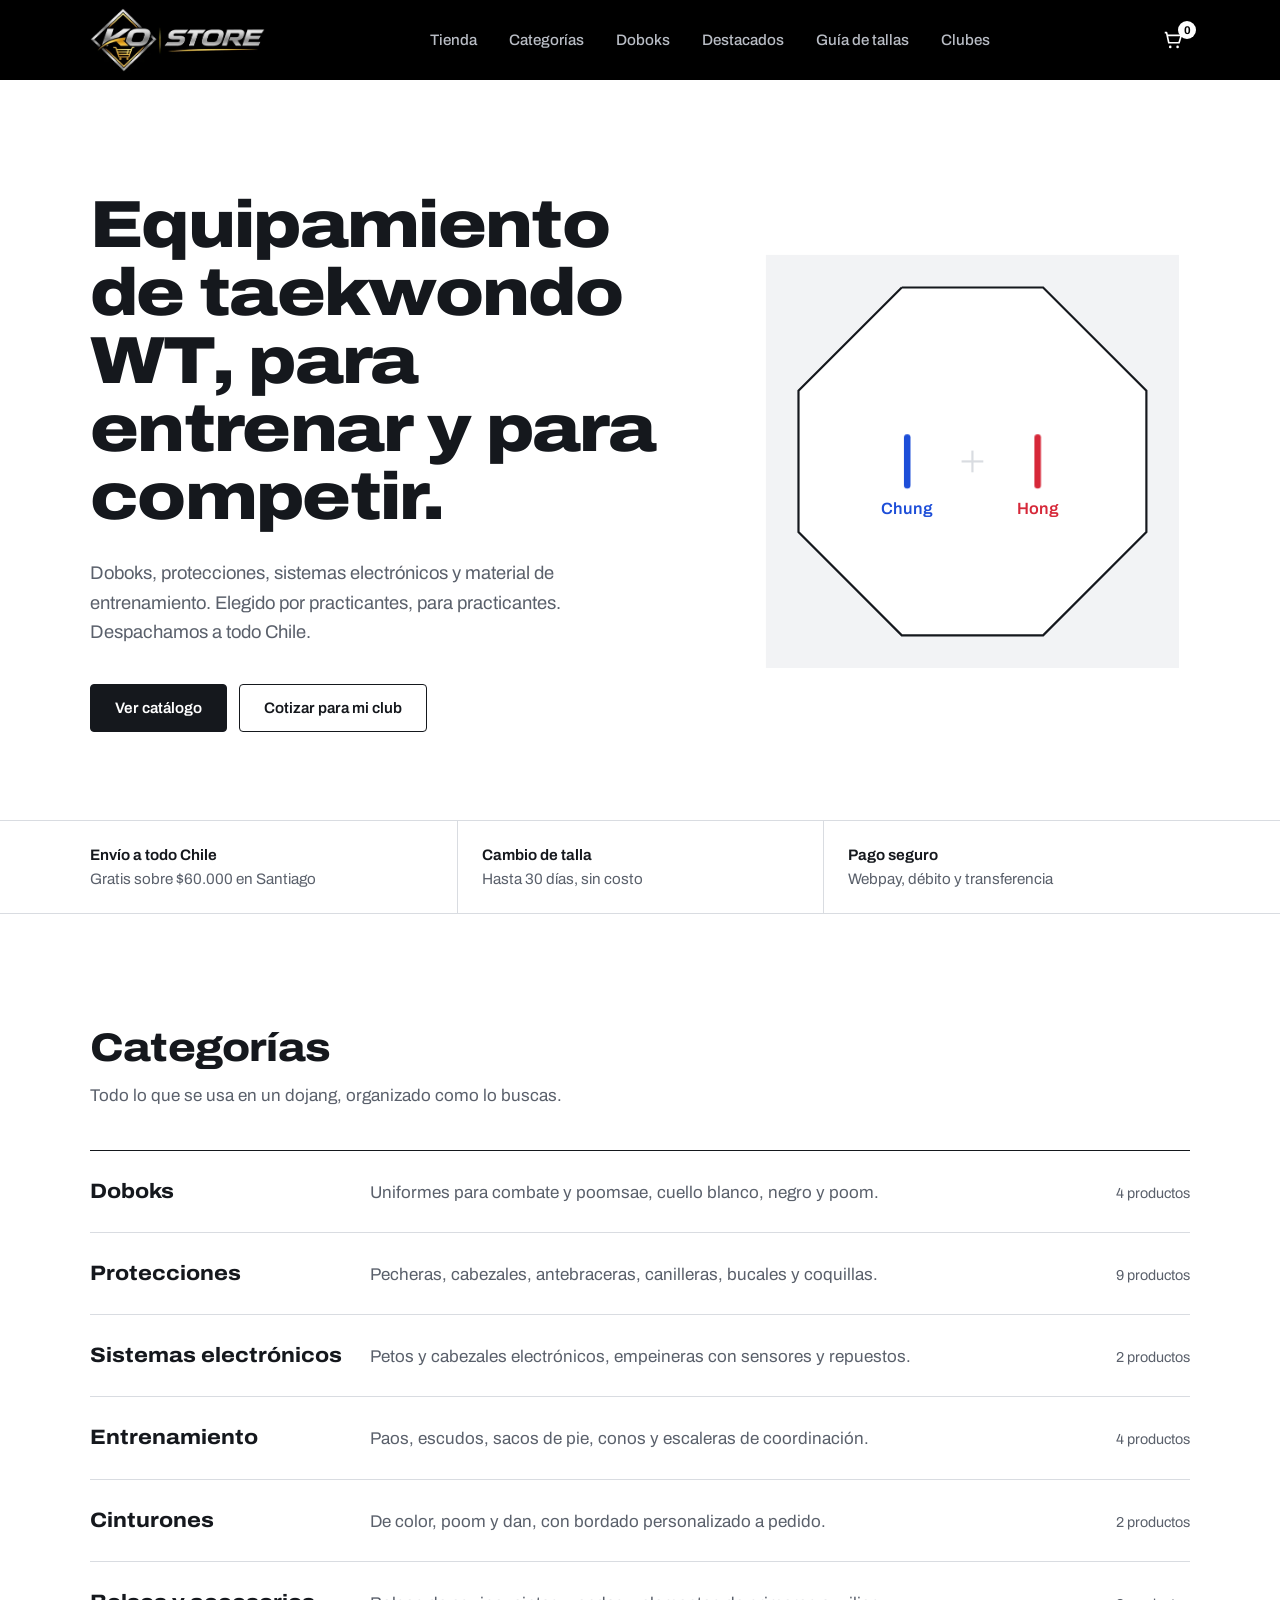
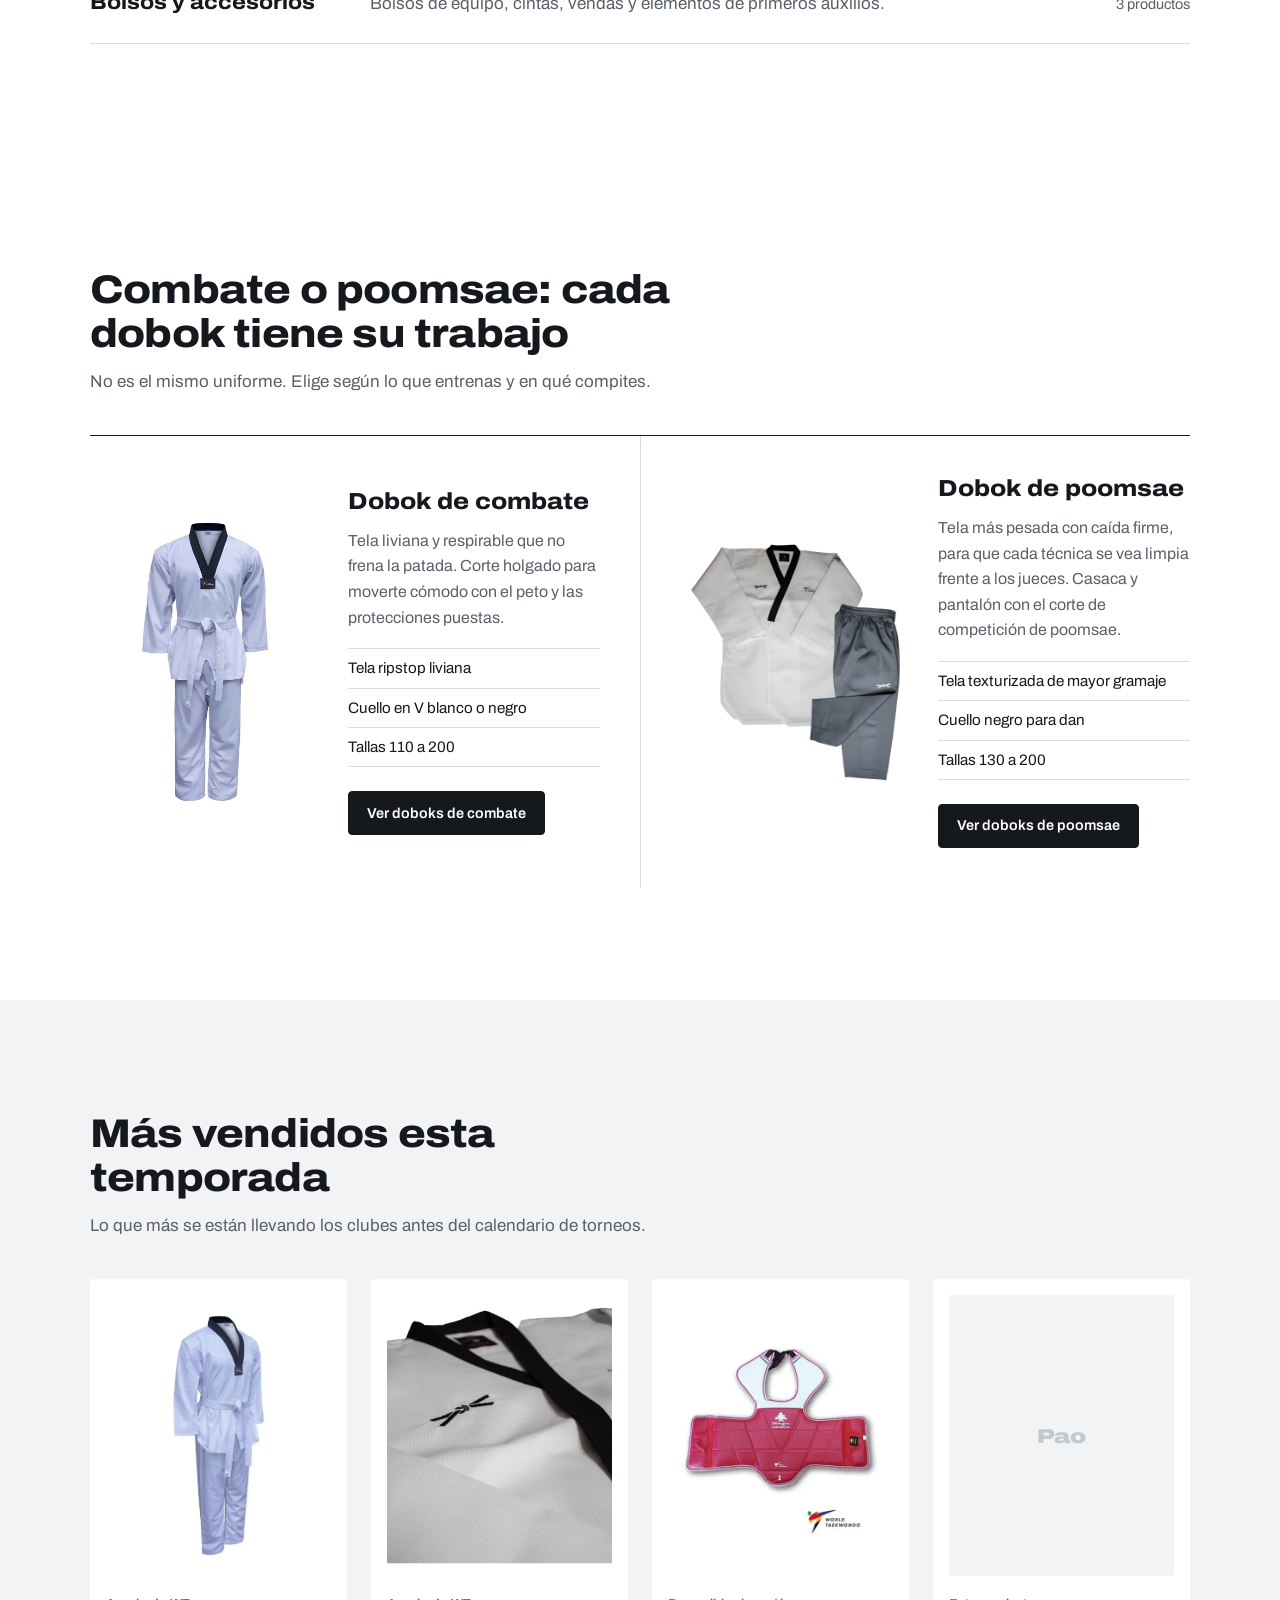
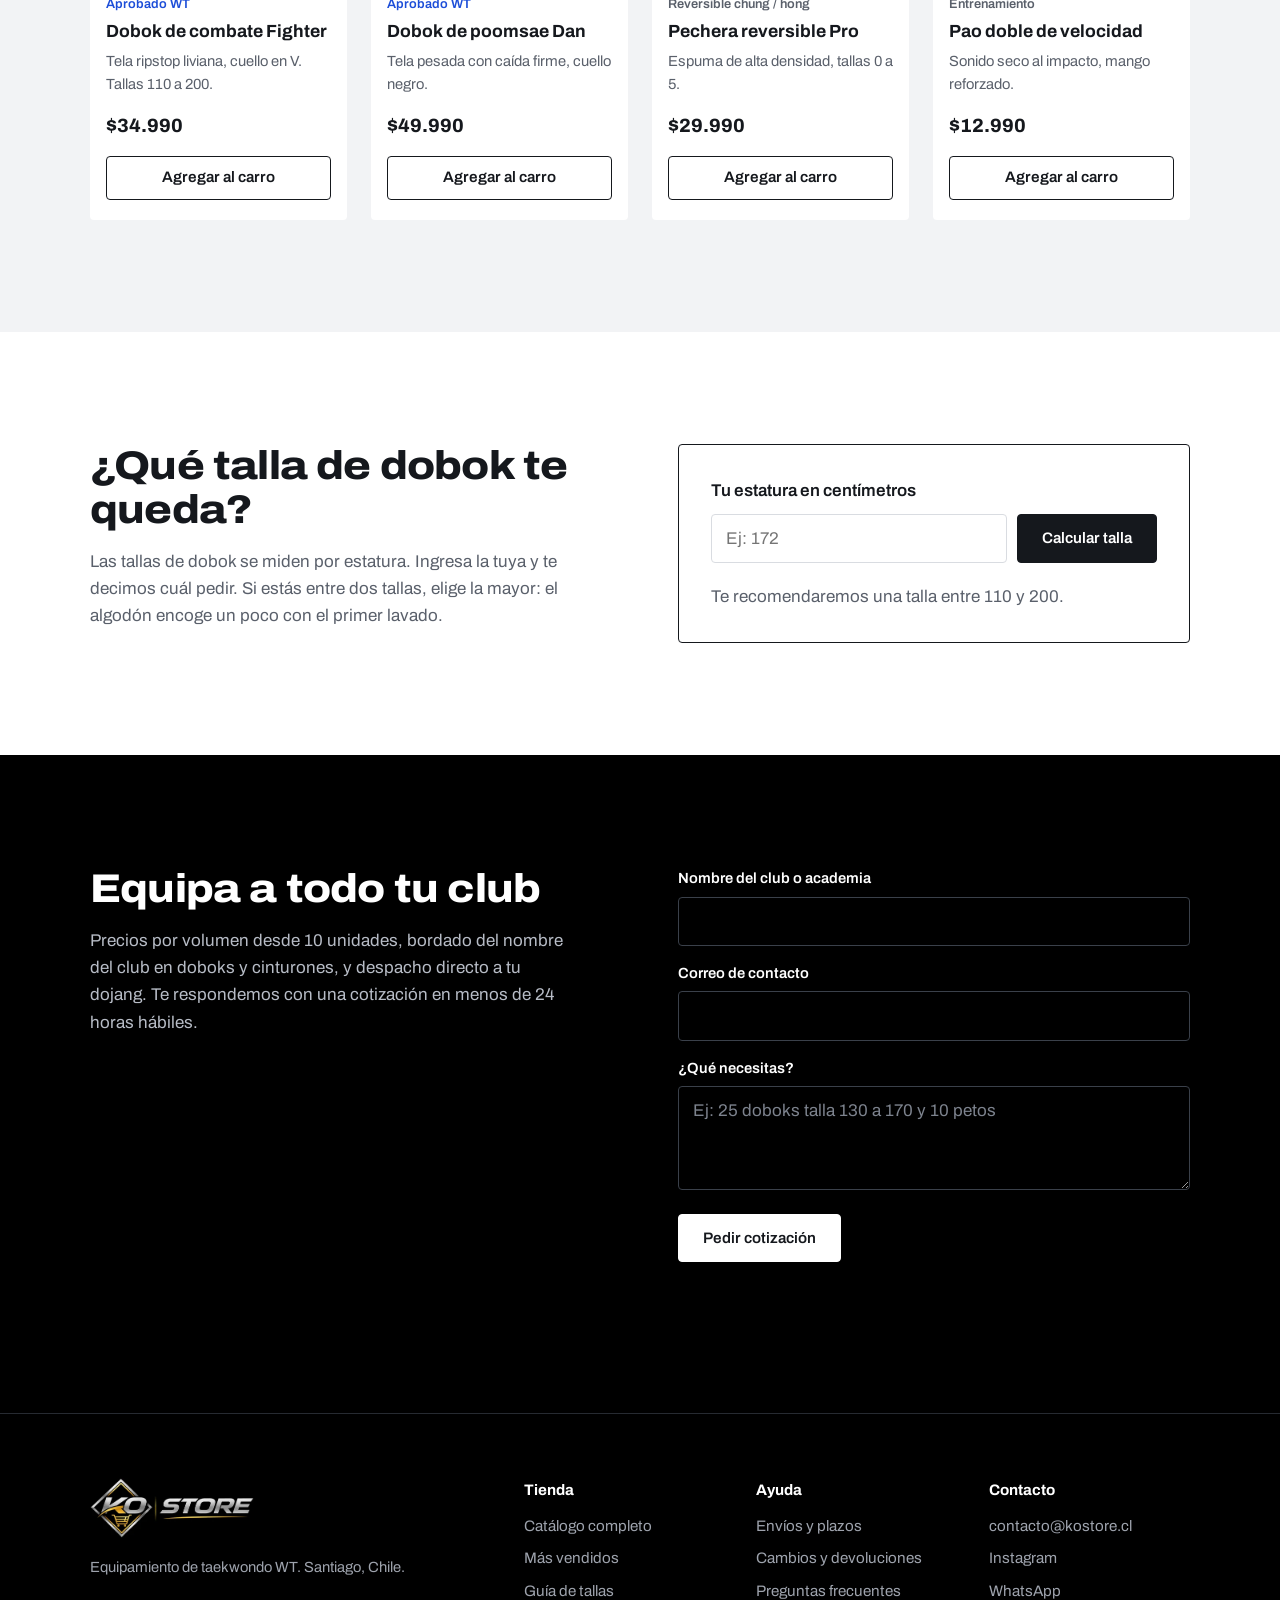
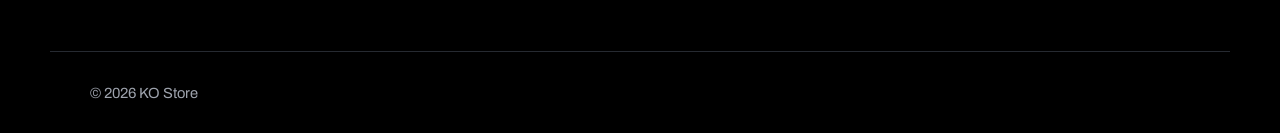
==== index.html @ 8f4ef4c5 "Actualiza logo de KO Store y favicon Co-Authored-By: Claude Opus 5.5 <noreply@anthropic.com> Claude-" ====
<!doctype html>
<html lang="es-CL">
<head>
  <meta charset="utf-8">
  <meta name="viewport" content="width=device-width, initial-scale=1">
  <title>KO Store — Equipamiento de taekwondo WT</title>
  <meta name="description" content="Doboks, protecciones, sistemas electrónicos y material de entrenamiento para taekwondo WT. Envíos a todo Chile.">
  <link rel="icon" type="image/png" href="recursosgraficos/favicon.png">
  <link rel="preconnect" href="https://fonts.googleapis.com">
  <link rel="preconnect" href="https://fonts.gstatic.com" crossorigin>
  <link href="https://fonts.googleapis.com/css2?family=Archivo:wdth,wght@62..125,400..900&display=swap" rel="stylesheet">
  <link rel="stylesheet" href="styles.css">
</head>
<body>
  <a class="skip" href="#main">Saltar al contenido</a>

  <header class="site-header">
    <div class="wrap header-inner">
      <a href="#" class="logo" aria-label="KO Store, inicio">
        <img src="recursosgraficos/kostore-web.webp" alt="KO Store" width="131" height="48">
      </a>
      <nav class="nav" aria-label="Principal">
        <a href="tienda.html" class="nav-keep">Tienda</a>
        <a href="#categorias">Categorías</a>
        <a href="#doboks">Doboks</a>
        <a href="#destacados">Destacados</a>
        <a href="#tallas">Guía de tallas</a>
        <a href="#clubes">Clubes</a>
      </nav>
      <button type="button" class="cart" aria-label="Abrir carro, 0 productos">
        <svg viewBox="0 0 24 24" width="22" height="22" aria-hidden="true"><path d="M3 4h2l2.4 11h11.2L21 7H6.2" fill="none" stroke="currentColor" stroke-width="1.8" stroke-linejoin="round"/><circle cx="9" cy="19.5" r="1.4" fill="currentColor"/><circle cx="17" cy="19.5" r="1.4" fill="currentColor"/></svg>
        <span class="cart-count">0</span>
      </button>
    </div>
  </header>

  <main id="main">
    <section class="hero">
      <div class="wrap hero-grid">
        <div class="hero-copy">
          <h1>Equipamiento de taekwondo WT, para entrenar y para competir.</h1>
          <p class="lead">Doboks, protecciones, sistemas electrónicos y material de entrenamiento. Elegido por practicantes, para practicantes. Despachamos a todo Chile.</p>
          <div class="actions">
            <a href="tienda.html" class="btn btn-primary">Ver catálogo</a>
            <a href="#clubes" class="btn btn-ghost">Cotizar para mi club</a>
          </div>
        </div>

        <figure class="mat" aria-label="Área de combate octogonal de taekwondo WT con posiciones chung y hong">
          <svg viewBox="0 0 400 400" role="img" aria-hidden="true">
            <!-- área exterior -->
            <rect class="mat-outer" x="10" y="10" width="380" height="380" />
            <!-- octágono de competición -->
            <polygon class="mat-oct" points="135,40 265,40 360,135 360,265 265,360 135,360 40,265 40,135" />
            <!-- centro -->
            <line class="mat-mark" x1="190" y1="200" x2="210" y2="200" />
            <line class="mat-mark" x1="200" y1="190" x2="200" y2="210" />
            <!-- posiciones -->
            <line class="mat-chung" x1="140" y1="178" x2="140" y2="222" />
            <line class="mat-hong"  x1="260" y1="178" x2="260" y2="222" />
            <text class="mat-label chung" x="140" y="248" text-anchor="middle">Chung</text>
            <text class="mat-label hong"  x="260" y="248" text-anchor="middle">Hong</text>
          </svg>
        </figure>
      </div>
    </section>

    <section class="service" aria-label="Condiciones de compra">
      <div class="wrap service-row">
        <p><strong>Envío a todo Chile</strong> Gratis sobre $60.000 en Santiago</p>
        <p><strong>Cambio de talla</strong> Hasta 30 días, sin costo</p>
        <p><strong>Pago seguro</strong> Webpay, débito y transferencia</p>
      </div>
    </section>

    <section id="categorias" class="section">
      <div class="wrap">
        <div class="section-head">
          <h2>Categorías</h2>
          <p>Todo lo que se usa en un dojang, organizado como lo buscas.</p>
        </div>
        <ul class="cat-list">
          <li><a href="tienda.html#doboks"><span class="cat-name">Doboks</span><span class="cat-desc">Uniformes para combate y poomsae, cuello blanco, negro y poom.</span><span class="cat-count" data-cat="doboks"></span></a></li>
          <li><a href="tienda.html#protecciones"><span class="cat-name">Protecciones</span><span class="cat-desc">Pecheras, cabezales, antebraceras, canilleras, bucales y coquillas.</span><span class="cat-count" data-cat="protecciones"></span></a></li>
          <li><a href="tienda.html#electronicos"><span class="cat-name">Sistemas electrónicos</span><span class="cat-desc">Petos y cabezales electrónicos, empeineras con sensores y repuestos.</span><span class="cat-count" data-cat="electronicos"></span></a></li>
          <li><a href="tienda.html#entrenamiento"><span class="cat-name">Entrenamiento</span><span class="cat-desc">Paos, escudos, sacos de pie, conos y escaleras de coordinación.</span><span class="cat-count" data-cat="entrenamiento"></span></a></li>
          <li><a href="tienda.html#cinturones"><span class="cat-name">Cinturones</span><span class="cat-desc">De color, poom y dan, con bordado personalizado a pedido.</span><span class="cat-count" data-cat="cinturones"></span></a></li>
          <li><a href="tienda.html#accesorios"><span class="cat-name">Bolsos y accesorios</span><span class="cat-desc">Bolsos de equipo, cintas, vendas y elementos de primeros auxilios.</span><span class="cat-count" data-cat="accesorios"></span></a></li>
        </ul>
      </div>
    </section>

    <section id="doboks" class="section doboks">
      <div class="wrap">
        <div class="section-head">
          <h2>Combate o poomsae: cada dobok tiene su trabajo</h2>
          <p>No es el mismo uniforme. Elige según lo que entrenas y en qué compites.</p>
        </div>
        <div class="dobok-split">
          <article class="dobok-type">
            <div class="dobok-img">
              <img src="recursosgraficos/dobokfighter.webp" alt="Dobok de combate blanco con cuello negro, vista frontal" width="542" height="1200" loading="lazy">
            </div>
            <div class="dobok-body">
              <h3>Dobok de combate</h3>
              <p>Tela liviana y respirable que no frena la patada. Corte holgado para moverte cómodo con el peto y las protecciones puestas.</p>
              <ul>
                <li>Tela ripstop liviana</li>
                <li>Cuello en V blanco o negro</li>
                <li>Tallas 110 a 200</li>
              </ul>
              <a href="tienda.html#doboks" class="btn btn-primary">Ver doboks de combate</a>
            </div>
          </article>
          <article class="dobok-type">
            <div class="dobok-img">
              <img src="recursosgraficos/dobokpoomsae1.webp" alt="Dobok de poomsae con casaca blanca de cuello negro y pantalón gris" width="1060" height="1200" loading="lazy">
            </div>
            <div class="dobok-body">
              <h3>Dobok de poomsae</h3>
              <p>Tela más pesada con caída firme, para que cada técnica se vea limpia frente a los jueces. Casaca y pantalón con el corte de competición de poomsae.</p>
              <ul>
                <li>Tela texturizada de mayor gramaje</li>
                <li>Cuello negro para dan</li>
                <li>Tallas 130 a 200</li>
              </ul>
              <a href="tienda.html#doboks" class="btn btn-primary">Ver doboks de poomsae</a>
            </div>
          </article>
        </div>
      </div>
    </section>

    <section id="destacados" class="section section-alt">
      <div class="wrap">
        <div class="section-head">
          <h2>Más vendidos esta temporada</h2>
          <p>Lo que más se están llevando los clubes antes del calendario de torneos.</p>
        </div>
        <div class="products">
          <article class="product">
            <div class="ph ph-photo ph-swap">
              <img src="recursosgraficos/dobokfighter2.webp" alt="Dobok de combate Fighter, vista lateral" width="487" height="1200" loading="lazy">
              <img src="recursosgraficos/dobokfighter3.webp" alt="" aria-hidden="true" width="584" height="1200" loading="lazy">
            </div>
            <p class="tag tag-wt">Aprobado WT</p>
            <h3>Dobok de combate Fighter</h3>
            <p class="spec">Tela ripstop liviana, cuello en V. Tallas 110 a 200.</p>
            <p class="price">$34.990</p>
            <button class="btn btn-add" type="button" data-id="dobok-fighter">Agregar al carro</button>
          </article>
          <article class="product">
            <div class="ph ph-photo">
              <img class="cover" src="recursosgraficos/dobokpoomsae2.webp" alt="Detalle del cuello negro y la tela del dobok de poomsae Dan" width="1080" height="886" loading="lazy">
            </div>
            <p class="tag tag-wt">Aprobado WT</p>
            <h3>Dobok de poomsae Dan</h3>
            <p class="spec">Tela pesada con caída firme, cuello negro.</p>
            <p class="price">$49.990</p>
            <button class="btn btn-add" type="button" data-id="dobok-poomsae-dan">Agregar al carro</button>
          </article>
          <article class="product">
            <div class="ph ph-photo">
              <img src="recursosgraficos/pechera.webp" alt="Pechera reversible Pro, lado rojo" width="474" height="474" loading="lazy">
            </div>
            <p class="tag">Reversible chung / hong</p>
            <h3>Pechera reversible Pro</h3>
            <p class="spec">Espuma de alta densidad, tallas 0 a 5.</p>
            <p class="price">$29.990</p>
            <button class="btn btn-add" type="button" data-id="pechera-pro">Agregar al carro</button>
          </article>
          <article class="product">
            <div class="ph" role="img" aria-label="Foto del producto: pao doble"><span>Pao</span></div>
            <p class="tag">Entrenamiento</p>
            <h3>Pao doble de velocidad</h3>
            <p class="spec">Sonido seco al impacto, mango reforzado.</p>
            <p class="price">$12.990</p>
            <button class="btn btn-add" type="button" data-id="pao-doble">Agregar al carro</button>
          </article>
        </div>
      </div>
    </section>

    <section id="tallas" class="section">
      <div class="wrap sizes">
        <div class="sizes-copy">
          <h2>¿Qué talla de dobok te queda?</h2>
          <p>Las tallas de dobok se miden por estatura. Ingresa la tuya y te decimos cuál pedir. Si estás entre dos tallas, elige la mayor: el algodón encoge un poco con el primer lavado.</p>
        </div>
        <form class="size-tool" id="sizeForm" novalidate>
          <label for="height">Tu estatura en centímetros</label>
          <div class="size-input">
            <input id="height" name="height" type="number" inputmode="numeric" min="100" max="210" placeholder="Ej: 172" required>
            <button class="btn btn-primary" type="submit">Calcular talla</button>
          </div>
          <p class="size-result" id="sizeResult" aria-live="polite">Te recomendaremos una talla entre 110 y 200.</p>
        </form>
      </div>
    </section>

    <section id="clubes" class="section clubs">
      <div class="wrap clubs-grid">
        <div>
          <h2>Equipa a todo tu club</h2>
          <p>Precios por volumen desde 10 unidades, bordado del nombre del club en doboks y cinturones, y despacho directo a tu dojang. Te respondemos con una cotización en menos de 24 horas hábiles.</p>
        </div>
        <form class="club-form" id="clubForm" novalidate>
          <div class="field">
            <label for="club">Nombre del club o academia</label>
            <input id="club" name="club" type="text" autocomplete="organization" required>
          </div>
          <div class="field">
            <label for="email">Correo de contacto</label>
            <input id="email" name="email" type="email" autocomplete="email" required>
          </div>
          <div class="field">
            <label for="need">¿Qué necesitas?</label>
            <textarea id="need" name="need" rows="3" placeholder="Ej: 25 doboks talla 130 a 170 y 10 petos"></textarea>
          </div>
          <button class="btn btn-light" type="submit">Pedir cotización</button>
          <p class="form-msg" id="clubMsg" aria-live="polite"></p>
        </form>
      </div>
    </section>
  </main>

  <footer class="site-footer">
    <div class="wrap footer-grid">
      <div>
        <a href="#" class="logo" aria-label="KO Store, volver al inicio">
          <img src="recursosgraficos/kostore-web.webp" alt="KO Store" width="164" height="60" loading="lazy">
        </a>
        <p class="muted">Equipamiento de taekwondo WT. Santiago, Chile.</p>
      </div>
      <nav aria-label="Tienda">
        <h4>Tienda</h4>
        <a href="tienda.html">Catálogo completo</a>
        <a href="#destacados">Más vendidos</a>
        <a href="#tallas">Guía de tallas</a>
      </nav>
      <nav aria-label="Ayuda">
        <h4>Ayuda</h4>
        <a href="#">Envíos y plazos</a>
        <a href="#">Cambios y devoluciones</a>
        <a href="#">Preguntas frecuentes</a>
      </nav>
      <nav aria-label="Contacto">
        <h4>Contacto</h4>
        <a href="mailto:contacto@kostore.cl">contacto@kostore.cl</a>
        <a href="#">Instagram</a>
        <a href="#">WhatsApp</a>
      </nav>
    </div>
    <div class="wrap footer-bottom">
      <p class="muted">© <span id="year">2026</span> KO Store</p>
    </div>
  </footer>

  <script src="catalogo.js"></script>
  <script src="cart.js"></script>
  <script src="script.js"></script>
</body>
</html>
---- styles.css ----
/* KO Store — estilos */
:root {
  --paper: #FFFFFF;
  --mist: #F2F3F5;
  --line: #D9DCE1;
  --ink: #15181D;
  --ink-soft: #5A606B;
  --chung: #1D4ED8;
  --hong: #D62839;
  --black: #000000;

  --font: "Archivo", system-ui, sans-serif;
  --wrap: 1180px;
  --gutter: clamp(16px, 4vw, 40px);
  --radius: 4px;
}

*, *::before, *::after { box-sizing: border-box; }
html { scroll-behavior: smooth; }
body {
  margin: 0;
  background: var(--paper);
  color: var(--ink);
  font-family: var(--font);
  font-size: 1.0625rem;
  line-height: 1.6;
  -webkit-font-smoothing: antialiased;
}
img, svg { display: block; max-width: 100%; }
a { color: inherit; }
h1, h2, h3, h4 { margin: 0; }
p { margin: 0; }

.wrap {
  max-width: var(--wrap);
  margin: 0 auto;
  padding: 0 var(--gutter);
}

.skip {
  position: absolute; left: -999px; top: 8px;
  background: var(--ink); color: var(--paper); padding: 8px 12px; z-index: 100;
}
.skip:focus { left: 8px; }

:focus-visible {
  outline: 2px solid var(--chung);
  outline-offset: 3px;
}

/* ---------- Header ---------- */
/* El logo viene sobre negro puro: header y footer usan ese mismo negro */
.site-header {
  position: sticky; top: 0; z-index: 50;
  background: var(--black);
  color: var(--paper);
}
.header-inner {
  display: flex; align-items: center; justify-content: space-between;
  height: 80px; gap: 24px;
}
.logo { display: inline-flex; align-items: center; text-decoration: none; }
.logo img { height: 64px; width: auto; }
section[id] { scroll-margin-top: 80px; }
.nav { display: flex; gap: 32px; }
.nav a {
  text-decoration: none;
  font-size: .95rem;
  font-weight: 500;
  color: #B9BDC5;
}
.nav a:hover { color: var(--paper); }
.site-header :focus-visible, .site-footer :focus-visible { outline-color: var(--paper); }
.cart {
  position: relative; display: inline-flex; padding: 6px;
  text-decoration: none; color: var(--paper);
}
.cart-count {
  position: absolute; top: -2px; right: -6px;
  min-width: 18px; height: 18px; padding: 0 5px;
  border-radius: 9px;
  background: var(--paper); color: var(--black);
  font-size: .7rem; font-weight: 700; line-height: 18px; text-align: center;
}

/* ---------- Buttons ---------- */
.btn {
  display: inline-flex; align-items: center; justify-content: center;
  min-height: 48px; padding: 0 24px;
  border: 1.5px solid var(--ink);
  border-radius: var(--radius);
  font: inherit; font-weight: 600; font-size: .95rem;
  text-decoration: none; cursor: pointer;
  transition: background-color .15s, color .15s;
}
.btn-primary { background: var(--ink); color: var(--paper); }
.btn-primary:hover { background: #2B3038; border-color: #2B3038; }
.btn-ghost { background: transparent; color: var(--ink); }
.btn-ghost:hover { background: var(--mist); }
.btn-light { background: var(--paper); color: var(--ink); border-color: var(--paper); }
.btn-light:hover { background: var(--mist); }

/* ---------- Hero ---------- */
.hero { padding: clamp(56px, 9vw, 112px) 0 clamp(48px, 7vw, 88px); }
.hero-grid {
  display: grid;
  grid-template-columns: 1.15fr .85fr;
  gap: clamp(32px, 6vw, 80px);
  align-items: center;
}
.hero h1 {
  font-weight: 850;
  font-stretch: 115%;
  font-size: clamp(2.3rem, 5.2vw, 4.25rem);
  line-height: 1.02;
  letter-spacing: -0.025em;
  max-width: 14ch;
}
.lead {
  margin-top: 28px;
  max-width: 46ch;
  font-size: 1.15rem;
  color: var(--ink-soft);
}
.actions { margin-top: 36px; display: flex; flex-wrap: wrap; gap: 12px; }

.mat { margin: 0; justify-self: end; width: 100%; max-width: 440px; }
.mat svg { width: 100%; height: auto; overflow: visible; }
.mat-outer { fill: var(--mist); stroke: none; }
.mat-oct {
  fill: var(--paper);
  stroke: var(--ink);
  stroke-width: 2;
  stroke-dasharray: 1100;
  stroke-dashoffset: 1100;
  animation: draw 1.4s cubic-bezier(.6,.05,.25,1) .2s forwards;
}
.mat-mark { stroke: var(--line); stroke-width: 2; }
.mat-chung, .mat-hong {
  stroke-width: 6; stroke-linecap: round;
  opacity: 0;
  animation: appear .5s ease-out 1.4s forwards;
}
.mat-chung { stroke: var(--chung); }
.mat-hong { stroke: var(--hong); }
.mat-label {
  font-family: var(--font);
  font-size: 15px; font-weight: 600;
  opacity: 0;
  animation: appear .5s ease-out 1.6s forwards;
}
.mat-label.chung { fill: var(--chung); }
.mat-label.hong { fill: var(--hong); }

@keyframes draw { to { stroke-dashoffset: 0; } }
@keyframes appear { to { opacity: 1; } }

/* ---------- Service strip ---------- */
.service { border-top: 1px solid var(--line); border-bottom: 1px solid var(--line); }
.service-row {
  display: grid; grid-template-columns: repeat(3, 1fr);
}
.service-row p {
  padding: 22px 24px;
  font-size: .95rem; color: var(--ink-soft);
}
.service-row p + p { border-left: 1px solid var(--line); }
.service-row p:first-child { padding-left: 0; }
.service-row strong { display: block; color: var(--ink); font-weight: 650; }

/* ---------- Sections ---------- */
.section { padding: clamp(64px, 9vw, 112px) 0; }
.section-alt { background: var(--mist); }
.section-head { margin-bottom: 40px; max-width: 60ch; }
.section h2 {
  font-weight: 800;
  font-stretch: 112%;
  font-size: clamp(1.75rem, 3.2vw, 2.5rem);
  line-height: 1.1;
  letter-spacing: -0.02em;
}
.section-head p { margin-top: 12px; color: var(--ink-soft); }

/* ---------- Categories ---------- */
.cat-list { list-style: none; margin: 0; padding: 0; border-top: 1.5px solid var(--ink); }
.cat-list li { border-bottom: 1px solid var(--line); }
.cat-list a {
  display: grid;
  grid-template-columns: 16rem 1fr auto;
  gap: 24px; align-items: baseline;
  padding: 24px 0;
  text-decoration: none;
  transition: padding-left .2s;
}
.cat-list a:hover { padding-left: 12px; }
.cat-list a:hover .cat-name { text-decoration: underline; text-underline-offset: 4px; text-decoration-thickness: 2px; }
.cat-name { font-weight: 750; font-stretch: 110%; font-size: 1.3rem; }
.cat-desc { color: var(--ink-soft); max-width: 56ch; }
.cat-count { font-size: .9rem; color: var(--ink-soft); white-space: nowrap; }

/* ---------- Products ---------- */
.products {
  display: grid; grid-template-columns: repeat(4, 1fr); gap: 24px;
}
.product {
  display: flex; flex-direction: column;
  background: var(--paper);
  padding: 16px 16px 20px;
  border-radius: var(--radius);
}
.ph {
  aspect-ratio: 4 / 5;
  background: var(--mist);
  border-radius: 2px;
  display: grid; place-items: center;
  margin-bottom: 18px;
}
.ph span {
  font-weight: 900; font-stretch: 125%;
  font-size: 1.25rem; color: #C3C7CE;
}
/* Fotos con fondo blanco: la caja pasa a blanco para que no se note el recorte */
.ph-photo { background: var(--paper); position: relative; overflow: hidden; }
.ph-photo img {
  width: 100%; height: 100%;
  object-fit: contain;
  padding: 8px;
}
.ph-photo img.cover { object-fit: cover; padding: 0; }
.ph-swap img { position: absolute; inset: 0; transition: opacity .3s; }
.ph-swap img + img { opacity: 0; }
.product:hover .ph-swap img:first-child { opacity: 0; }
.product:hover .ph-swap img + img { opacity: 1; }

/* ---------- Combate / poomsae ---------- */
.dobok-split {
  display: grid; grid-template-columns: 1fr 1fr;
  border-top: 1.5px solid var(--ink);
}
.dobok-type {
  display: grid; grid-template-columns: 1fr 1.1fr;
  gap: 28px; align-items: center;
  padding: 40px 40px 40px 0;
}
.dobok-type + .dobok-type {
  border-left: 1px solid var(--line);
  padding: 40px 0 40px 40px;
}
.dobok-img { aspect-ratio: 3 / 4; }
.dobok-img img { width: 100%; height: 100%; object-fit: contain; }
.dobok-body h3 {
  font-weight: 800; font-stretch: 112%;
  font-size: 1.45rem; line-height: 1.15;
}
.dobok-body p { margin-top: 12px; color: var(--ink-soft); font-size: 1rem; }
.dobok-body ul {
  list-style: none; margin: 18px 0 24px; padding: 0;
  font-size: .95rem;
}
.dobok-body li { padding: 7px 0; border-bottom: 1px solid var(--line); }
.dobok-body li:first-child { border-top: 1px solid var(--line); }
.dobok-body .btn { min-height: 44px; padding: 0 18px; font-size: .9rem; }
.tag { font-size: .8rem; font-weight: 600; color: var(--ink-soft); }
.tag-wt { color: var(--chung); }
.product h3 {
  margin-top: 6px;
  font-size: 1.1rem; font-weight: 700; line-height: 1.3;
}
.spec { margin-top: 6px; font-size: .92rem; color: var(--ink-soft); flex-grow: 1; }
.price { margin-top: 14px; font-weight: 750; font-size: 1.2rem; }
.btn-add {
  margin-top: 14px; width: 100%;
  background: transparent; color: var(--ink);
  min-height: 44px;
}
.btn-add:hover { background: var(--ink); color: var(--paper); }
.btn-add.added { background: var(--ink); color: var(--paper); }

/* ---------- Size tool ---------- */
.sizes {
  display: grid; grid-template-columns: 1fr 1fr;
  gap: clamp(32px, 6vw, 80px); align-items: start;
}
.sizes-copy p { margin-top: 16px; color: var(--ink-soft); max-width: 52ch; }
.size-tool {
  border: 1.5px solid var(--ink);
  border-radius: var(--radius);
  padding: clamp(20px, 3vw, 32px);
}
.size-tool label { display: block; font-weight: 600; margin-bottom: 10px; }
.size-input { display: flex; gap: 10px; }
input, textarea {
  font: inherit; color: var(--ink);
  width: 100%;
  min-height: 48px;
  padding: 10px 14px;
  border: 1.5px solid var(--line);
  border-radius: var(--radius);
  background: var(--paper);
}
input:focus, textarea:focus { border-color: var(--ink); outline: none; box-shadow: 0 0 0 3px rgba(29,78,216,.25); }
.size-input input { flex: 1; min-width: 0; }
.size-result { margin-top: 20px; color: var(--ink-soft); }
.size-result .size-big {
  display: block;
  font-weight: 900; font-stretch: 125%;
  font-size: 3.5rem; line-height: 1; color: var(--ink);
  margin-bottom: 6px;
}

/* ---------- Clubs ---------- */
.clubs { background: var(--black); color: var(--paper); }
.clubs-grid {
  display: grid; grid-template-columns: 1fr 1fr;
  gap: clamp(32px, 6vw, 80px); align-items: start;
}
.clubs-grid > div p { margin-top: 16px; color: #B7BCC6; max-width: 48ch; }
.club-form { display: grid; gap: 16px; }
.field label { display: block; font-size: .92rem; font-weight: 600; margin-bottom: 6px; }
.clubs input, .clubs textarea {
  background: transparent; color: var(--paper); border-color: #3A404A;
}
.clubs input:focus, .clubs textarea:focus { border-color: var(--paper); }
.clubs textarea::placeholder { color: #7D838E; }
.clubs :focus-visible { outline-color: var(--paper); }
.club-form .btn { justify-self: start; }
.form-msg { font-size: .95rem; min-height: 1.5em; }
.form-msg.error { color: #FF8A95; }

/* ---------- Footer ---------- */
.site-footer { padding: 64px 0 28px; background: var(--black); color: var(--paper); border-top: 1px solid #262A31; }
.site-footer .logo img { height: 60px; }
.footer-grid {
  display: grid; grid-template-columns: 2fr 1fr 1fr 1fr; gap: 32px;
}
.footer-grid nav { display: flex; flex-direction: column; gap: 8px; }
.footer-grid h4 { font-size: .95rem; font-weight: 700; margin-bottom: 4px; }
.footer-grid nav a { text-decoration: none; color: #9EA3AD; font-size: .95rem; }
.footer-grid nav a:hover { color: var(--paper); }
.muted { color: #9EA3AD; font-size: .92rem; margin-top: 10px; }
.footer-bottom { margin-top: 48px; padding-top: 20px; border-top: 1px solid #262A31; }

/* ---------- Responsive ---------- */
@media (max-width: 960px) {
  .products { grid-template-columns: repeat(2, 1fr); }
  .cat-list a { grid-template-columns: 1fr auto; }
  .cat-desc { grid-column: 1 / -1; grid-row: 2; }
  .footer-grid { grid-template-columns: 1fr 1fr; }
  .dobok-split { grid-template-columns: 1fr; }
  .dobok-type, .dobok-type + .dobok-type { padding: 32px 0; border-left: 0; }
  .dobok-type + .dobok-type { border-top: 1px solid var(--line); }
}
@media (max-width: 760px) {
  .nav { display: none; }
  .hero-grid, .sizes, .clubs-grid { grid-template-columns: 1fr; }
  .mat { justify-self: center; max-width: 320px; }
  .service-row { grid-template-columns: 1fr; }
  .service-row p { padding: 16px 0; }
  .service-row p + p { border-left: 0; border-top: 1px solid var(--line); }
}
@media (max-width: 480px) {
  .products { grid-template-columns: 1fr; }
  .size-input { flex-direction: column; }
  .dobok-type { grid-template-columns: 1fr; }
  .dobok-img { max-width: 240px; margin: 0 auto; }
  .logo img { height: 40px; }
  .actions .btn { flex: 1 1 100%; }
  .footer-grid { grid-template-columns: 1fr; }
}

@media (prefers-reduced-motion: reduce) {
  html { scroll-behavior: auto; }
  *, *::before, *::after { animation: none !important; transition: none !important; }
  .mat-oct { stroke-dashoffset: 0; }
  .mat-chung, .mat-hong, .mat-label { opacity: 1; }
}

/* =========================================================
   Tienda y carro
   ========================================================= */
.visually-hidden {
  position: absolute; width: 1px; height: 1px; overflow: hidden;
  clip: rect(0 0 0 0); white-space: nowrap;
}
button.cart { background: none; border: 0; cursor: pointer; font: inherit; }
.nav a[aria-current="page"] { color: var(--paper); text-decoration: underline; text-underline-offset: 8px; text-decoration-thickness: 2px; }

/* Encabezado de tienda */
.shop-head { padding: clamp(40px, 6vw, 72px) 0 28px; }
.shop-head h1 {
  font-weight: 850; font-stretch: 115%;
  font-size: clamp(2.2rem, 4.5vw, 3.5rem);
  line-height: 1.02; letter-spacing: -0.025em;
}
.shop-head .lead { margin-top: 14px; }

.toolbar {
  margin-top: 36px;
  display: flex; flex-direction: column; gap: 18px;
  padding-top: 24px; border-top: 1.5px solid var(--ink);
}
.chips { display: flex; flex-wrap: wrap; gap: 8px; }
.chip {
  font: inherit; font-size: .92rem; font-weight: 600;
  min-height: 40px; padding: 0 16px;
  border: 1.5px solid var(--line); border-radius: 20px;
  background: var(--paper); color: var(--ink); cursor: pointer;
}
.chip span { color: var(--ink-soft); font-weight: 500; margin-left: 4px; }
.chip:hover { border-color: var(--ink); }
.chip[aria-pressed="true"] { background: var(--ink); border-color: var(--ink); color: var(--paper); }
.chip[aria-pressed="true"] span { color: #B9BDC5; }

.toolbar-controls { display: flex; flex-wrap: wrap; gap: 12px; align-items: center; justify-content: space-between; }
.search { position: relative; flex: 1 1 280px; max-width: 420px; }
.search svg { position: absolute; left: 14px; top: 50%; transform: translateY(-50%); color: var(--ink-soft); }
.search input { padding-left: 42px; }
.sort { display: flex; align-items: center; gap: 10px; font-size: .92rem; font-weight: 600; }
select {
  font: inherit; color: var(--ink);
  min-height: 44px; padding: 0 36px 0 12px;
  border: 1.5px solid var(--line); border-radius: var(--radius);
  background: var(--paper) url("data:image/svg+xml,%3Csvg xmlns='http://www.w3.org/2000/svg' width='12' height='8'%3E%3Cpath d='M1 1l5 5 5-5' fill='none' stroke='%2315181D' stroke-width='1.6'/%3E%3C/svg%3E") no-repeat right 12px center;
  appearance: none; cursor: pointer;
}
select:focus { border-color: var(--ink); outline: none; box-shadow: 0 0 0 3px rgba(29,78,216,.25); }
select.needs-size { border-color: var(--hong); }

/* Grilla del catálogo */
.catalog { background: var(--mist); padding: 32px 0 clamp(64px, 9vw, 112px); }
.result-count { font-size: .92rem; color: var(--ink-soft); margin-bottom: 18px; }
.catalog-grid > * { min-width: 0; }
.pick-size { margin-top: 14px; display: flex; align-items: center; gap: 10px; font-size: .9rem; font-weight: 600; }
.pick-size select { flex: 1; min-width: 0; min-height: 40px; font-weight: 500; font-size: .92rem; }
.pick-size.one { color: var(--ink-soft); font-weight: 500; min-height: 40px; }
.size-error { font-size: .85rem; color: var(--hong); min-height: 1.3em; margin-top: 4px; }
.catalog .btn-add { margin-top: 6px; }
.no-results[hidden] { display: none; }
.no-results { padding: 48px 0; display: grid; gap: 16px; justify-items: start; max-width: 52ch; color: var(--ink-soft); }

/* Panel del carro */
.drawer-overlay {
  position: fixed; inset: 0; z-index: 90;
  background: rgba(0,0,0,.45);
  opacity: 0; visibility: hidden;
  transition: opacity .2s, visibility .2s;
}
.drawer {
  position: fixed; top: 0; right: 0; bottom: 0; z-index: 100;
  width: min(420px, 100%);
  background: var(--paper);
  display: flex; flex-direction: column;
  transform: translateX(100%); visibility: hidden;
  transition: transform .25s ease, visibility .25s;
}
.drawer-open { overflow: hidden; }
.drawer-open .drawer-overlay { opacity: 1; visibility: visible; }
.drawer-open .drawer { transform: none; visibility: visible; }

.drawer-head {
  display: flex; align-items: center; justify-content: space-between;
  padding: 20px 24px; border-bottom: 1px solid var(--line);
}
.drawer-head h2 { font-weight: 800; font-stretch: 112%; font-size: 1.4rem; }
.drawer-close { background: none; border: 0; padding: 6px; cursor: pointer; color: var(--ink); }

.drawer-list { list-style: none; margin: 0; padding: 0 24px; overflow-y: auto; flex: 1; }
.line {
  display: grid; grid-template-columns: 64px 1fr auto; gap: 14px;
  padding: 18px 0; border-bottom: 1px solid var(--line);
}
.line-thumb {
  width: 64px; height: 80px; background: var(--mist); border-radius: 2px;
  display: grid; place-items: center; overflow: hidden;
}
.line-thumb img { width: 100%; height: 100%; object-fit: contain; background: var(--paper); }
.line-thumb img.cover { object-fit: cover; }
.line-thumb span { font-weight: 900; font-stretch: 125%; font-size: .7rem; color: #A9AEB7; text-align: center; padding: 4px; }
.line-info { min-width: 0; display: grid; gap: 8px; align-content: start; }
.line-name { font-weight: 650; line-height: 1.3; }
.line-size { display: flex; align-items: center; gap: 8px; font-size: .85rem; color: var(--ink-soft); }
.line-size select { min-height: 34px; font-size: .85rem; padding: 0 30px 0 10px; background-position: right 10px center; }
.line-qty { display: flex; align-items: center; gap: 4px; }
.line-qty button {
  width: 30px; height: 30px; border: 1.5px solid var(--line); border-radius: var(--radius);
  background: var(--paper); font: inherit; cursor: pointer; color: var(--ink);
}
.line-qty span { min-width: 26px; text-align: center; font-variant-numeric: tabular-nums; font-weight: 600; }
.line-qty .line-remove {
  width: auto; height: auto; border: 0; margin-left: 10px; padding: 4px;
  font-size: .85rem; color: var(--ink-soft); text-decoration: underline; text-underline-offset: 3px;
}
.line-price { font-weight: 700; font-variant-numeric: tabular-nums; white-space: nowrap; }

.drawer-empty { display: none; padding: 32px 24px; gap: 16px; justify-items: start; color: var(--ink-soft); }
.drawer.is-empty .drawer-empty { display: grid; }
.drawer.is-empty .drawer-foot, .drawer.is-empty .drawer-list { display: none; }

.drawer-foot { padding: 20px 24px 24px; border-top: 1.5px solid var(--ink); display: grid; gap: 10px; }
.drawer-total { display: flex; justify-content: space-between; align-items: baseline; font-size: 1.05rem; }
.drawer-total strong { font-size: 1.35rem; font-variant-numeric: tabular-nums; }
.drawer-ship { font-size: .88rem; color: var(--ink-soft); }
.drawer-pay { width: 100%; margin-top: 4px; }
.drawer-msg { font-size: .9rem; color: var(--ink-soft); }
.drawer-msg.error { color: var(--hong); }

@media (max-width: 760px) {
  .nav { display: flex; margin-left: auto; }
  .nav a:not(.nav-keep) { display: none; }
  .toolbar-controls { flex-direction: column; align-items: stretch; }
  .search { max-width: none; flex-basis: auto; }
  .sort select { flex: 1; }
}
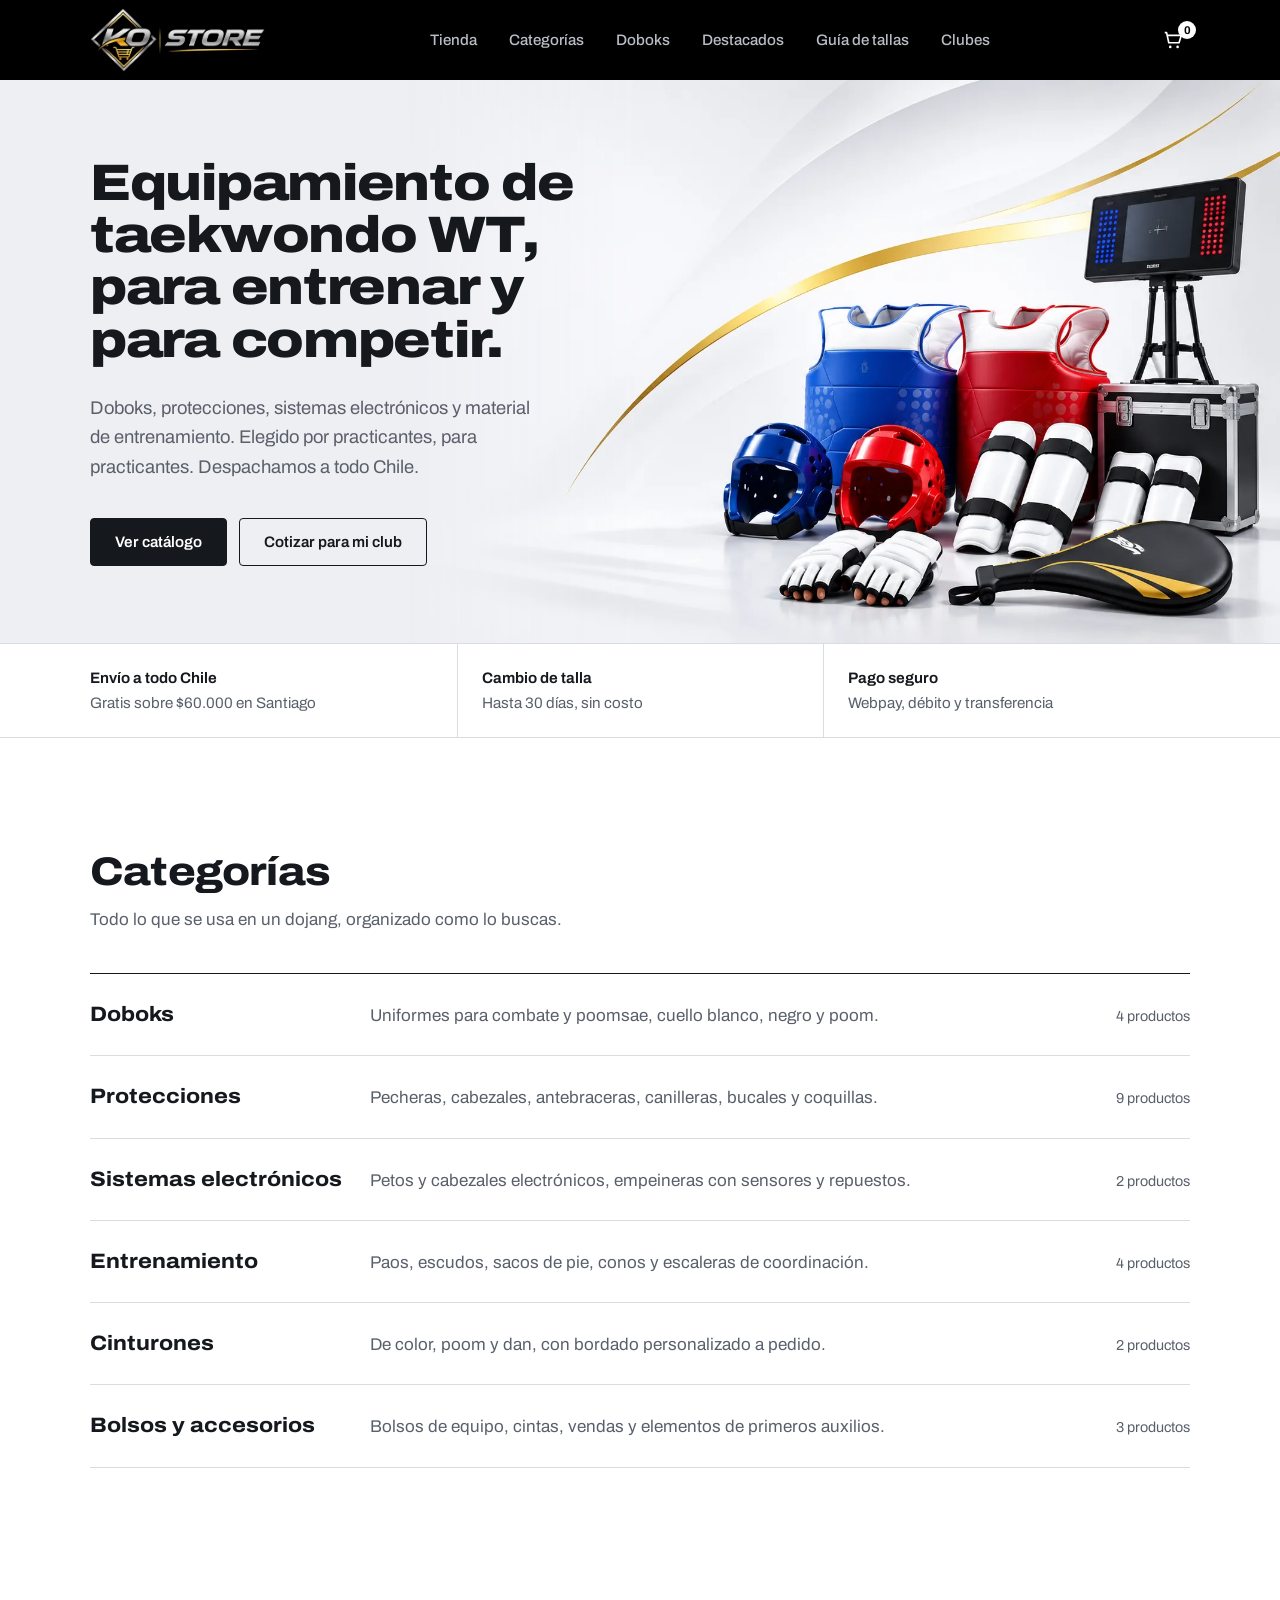
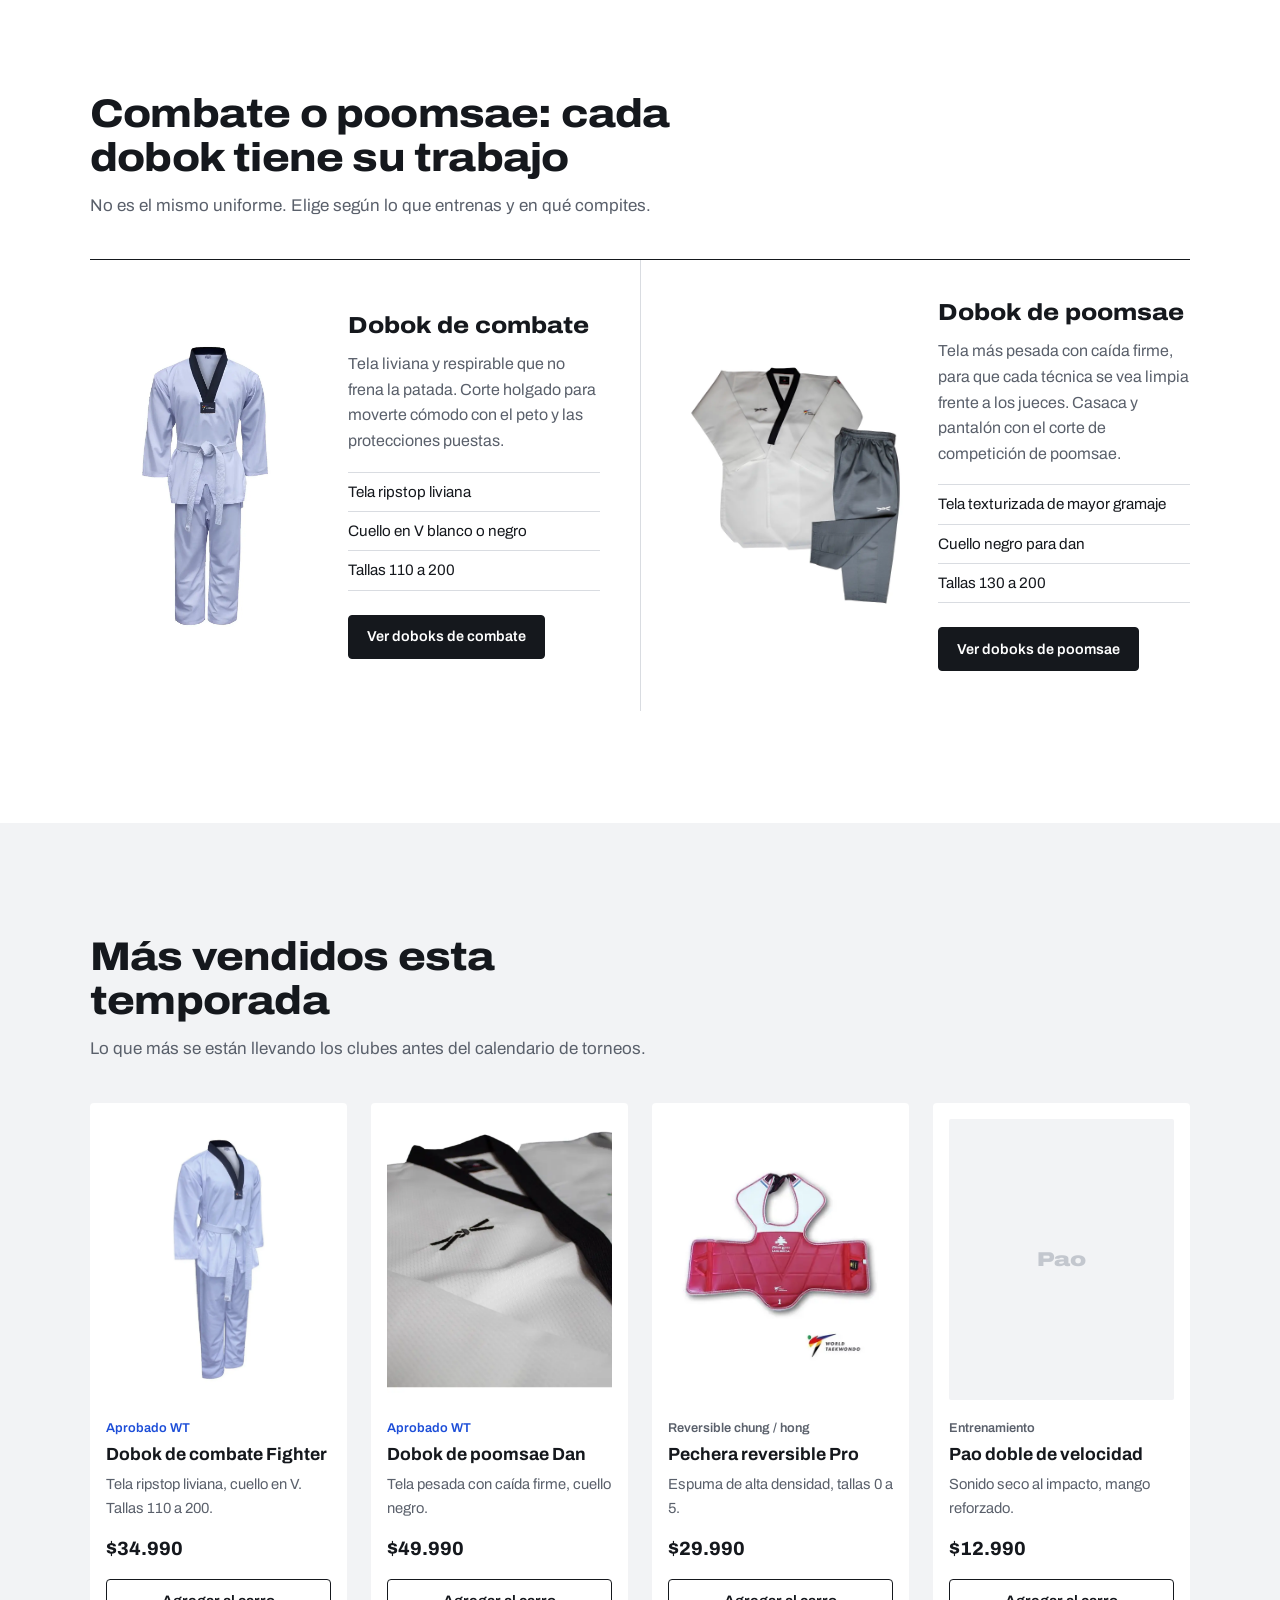
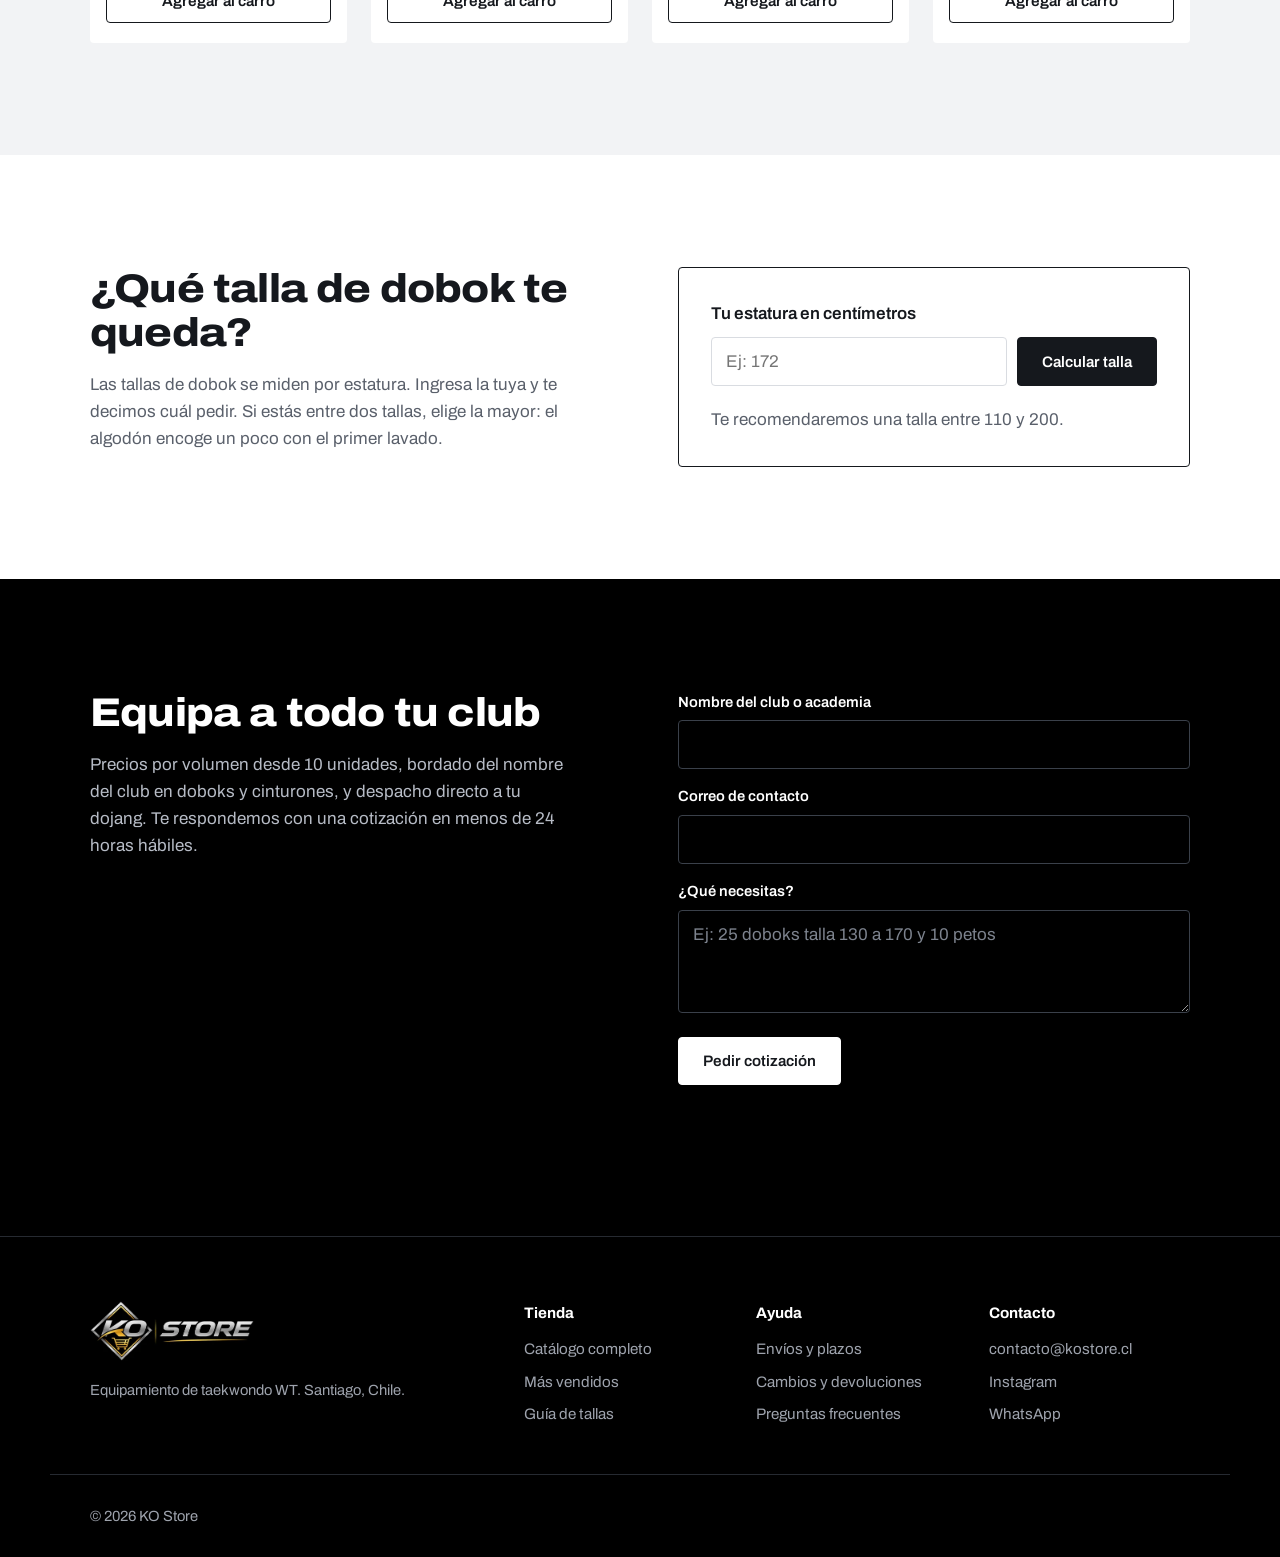
==== commit 38dd24ea: "Hero con imagen de equipamiento WT y elimina el tatami chung/hong - Nueva imagen de fondo del hero (" ====
--- a/index.html
+++ b/index.html
@@ -46,23 +46,14 @@
           </div>
         </div>
 
-        <figure class="mat" aria-label="Área de combate octogonal de taekwondo WT con posiciones chung y hong">
-          <svg viewBox="0 0 400 400" role="img" aria-hidden="true">
-            <!-- área exterior -->
-            <rect class="mat-outer" x="10" y="10" width="380" height="380" />
-            <!-- octágono de competición -->
-            <polygon class="mat-oct" points="135,40 265,40 360,135 360,265 265,360 135,360 40,265 40,135" />
-            <!-- centro -->
-            <line class="mat-mark" x1="190" y1="200" x2="210" y2="200" />
-            <line class="mat-mark" x1="200" y1="190" x2="200" y2="210" />
-            <!-- posiciones -->
-            <line class="mat-chung" x1="140" y1="178" x2="140" y2="222" />
-            <line class="mat-hong"  x1="260" y1="178" x2="260" y2="222" />
-            <text class="mat-label chung" x="140" y="248" text-anchor="middle">Chung</text>
-            <text class="mat-label hong"  x="260" y="248" text-anchor="middle">Hong</text>
-          </svg>
-        </figure>
-      </div>
+      </div>
+      <img class="hero-img"
+           src="recursosgraficos/fondo-hero.webp"
+           srcset="recursosgraficos/fondo-hero-960.webp 960w, recursosgraficos/fondo-hero.webp 1671w"
+           sizes="(max-width: 960px) 100vw, 1300px"
+           width="1671" height="941"
+           fetchpriority="high"
+           alt="Equipamiento de taekwondo WT: pecheras y cascos azul y rojo, antebraceras, canilleras, guantes, paleta de golpeo, marcador electrónico y maleta de transporte">
     </section>
 
     <section class="service" aria-label="Condiciones de compra">
--- a/styles.css
+++ b/styles.css
@@ -8,6 +8,7 @@
   --chung: #1D4ED8;
   --hong: #D62839;
   --black: #000000;
+  --hero-bg: #EEEFF3; /* mismo gris claro del borde izquierdo de fondo.png */
 
   --font: "Archivo", system-ui, sans-serif;
   --wrap: 1180px;
@@ -101,20 +102,35 @@
 .btn-light:hover { background: var(--mist); }
 
 /* ---------- Hero ---------- */
-.hero { padding: clamp(56px, 9vw, 112px) 0 clamp(48px, 7vw, 88px); }
-.hero-grid {
-  display: grid;
-  grid-template-columns: 1.15fr .85fr;
-  gap: clamp(32px, 6vw, 80px);
-  align-items: center;
-}
+/* Escritorio: la imagen se ancla a la derecha con su proporción real (sin recortar
+   productos) y su borde izquierdo se funde con el fondo gris claro del hero.
+   El texto vive en la columna izquierda, sobre el espacio libre de la imagen. */
+.hero {
+  --hero-h: clamp(520px, 44vw, 700px);
+  position: relative;
+  overflow: hidden;
+  background: var(--hero-bg);
+  min-height: var(--hero-h);
+  display: flex; align-items: center;
+  padding: 56px 0;
+}
+.hero-grid { position: relative; z-index: 1; width: 100%; }
+.hero-copy { max-width: min(560px, 46%); }
+.hero-img {
+  position: absolute; top: 0; right: 0;
+  height: 100%; width: auto; max-width: none;
+  aspect-ratio: 1671 / 941;
+  object-fit: cover;
+  -webkit-mask-image: linear-gradient(to right, transparent 12%, #000 36%);
+          mask-image: linear-gradient(to right, transparent 12%, #000 36%);
+}
+.hero .lead { max-width: 40ch; }
 .hero h1 {
   font-weight: 850;
   font-stretch: 115%;
-  font-size: clamp(2.3rem, 5.2vw, 4.25rem);
+  font-size: clamp(2.3rem, 4vw, 3.6rem);
   line-height: 1.02;
   letter-spacing: -0.025em;
-  max-width: 14ch;
 }
 .lead {
   margin-top: 28px;
@@ -124,36 +140,33 @@
 }
 .actions { margin-top: 36px; display: flex; flex-wrap: wrap; gap: 12px; }
 
-.mat { margin: 0; justify-self: end; width: 100%; max-width: 440px; }
-.mat svg { width: 100%; height: auto; overflow: visible; }
-.mat-outer { fill: var(--mist); stroke: none; }
-.mat-oct {
-  fill: var(--paper);
-  stroke: var(--ink);
-  stroke-width: 2;
-  stroke-dasharray: 1100;
-  stroke-dashoffset: 1100;
-  animation: draw 1.4s cubic-bezier(.6,.05,.25,1) .2s forwards;
-}
-.mat-mark { stroke: var(--line); stroke-width: 2; }
-.mat-chung, .mat-hong {
-  stroke-width: 6; stroke-linecap: round;
-  opacity: 0;
-  animation: appear .5s ease-out 1.4s forwards;
-}
-.mat-chung { stroke: var(--chung); }
-.mat-hong { stroke: var(--hong); }
-.mat-label {
-  font-family: var(--font);
-  font-size: 15px; font-weight: 600;
-  opacity: 0;
-  animation: appear .5s ease-out 1.6s forwards;
-}
-.mat-label.chung { fill: var(--chung); }
-.mat-label.hong { fill: var(--hong); }
-
-@keyframes draw { to { stroke-dashoffset: 0; } }
-@keyframes appear { to { opacity: 1; } }
+/* Tablet horizontal: columna de texto más angosta para no tocar los productos */
+@media (max-width: 1180px) {
+  .hero { --hero-h: 500px; }
+  .hero-copy { max-width: 400px; }
+  .hero h1 { font-size: clamp(2.2rem, 4.4vw, 3.2rem); }
+  .hero .lead { font-size: 1.05rem; }
+}
+
+/* Tablet vertical y móvil: texto arriba, imagen debajo recortada hacia los productos */
+@media (max-width: 960px) {
+  .hero {
+    display: block; min-height: 0;
+    padding: clamp(40px, 7vw, 64px) 0 0;
+  }
+  .hero-copy { max-width: 560px; }
+  .hero-img {
+    position: static; display: block;
+    width: 100%; height: auto; max-width: 100%;
+    aspect-ratio: 4 / 3;
+    object-position: 100% 75%;
+    margin-top: 28px;
+    -webkit-mask-image: none; mask-image: none;
+  }
+}
+@media (max-width: 560px) {
+  .hero-img { aspect-ratio: 1 / 1; object-position: 96% 80%; }
+}
 
 /* ---------- Service strip ---------- */
 .service { border-top: 1px solid var(--line); border-bottom: 1px solid var(--line); }
@@ -352,8 +365,7 @@
 }
 @media (max-width: 760px) {
   .nav { display: none; }
-  .hero-grid, .sizes, .clubs-grid { grid-template-columns: 1fr; }
-  .mat { justify-self: center; max-width: 320px; }
+  .sizes, .clubs-grid { grid-template-columns: 1fr; }
   .service-row { grid-template-columns: 1fr; }
   .service-row p { padding: 16px 0; }
   .service-row p + p { border-left: 0; border-top: 1px solid var(--line); }
@@ -371,8 +383,6 @@
 @media (prefers-reduced-motion: reduce) {
   html { scroll-behavior: auto; }
   *, *::before, *::after { animation: none !important; transition: none !important; }
-  .mat-oct { stroke-dashoffset: 0; }
-  .mat-chung, .mat-hong, .mat-label { opacity: 1; }
 }
 
 /* =========================================================
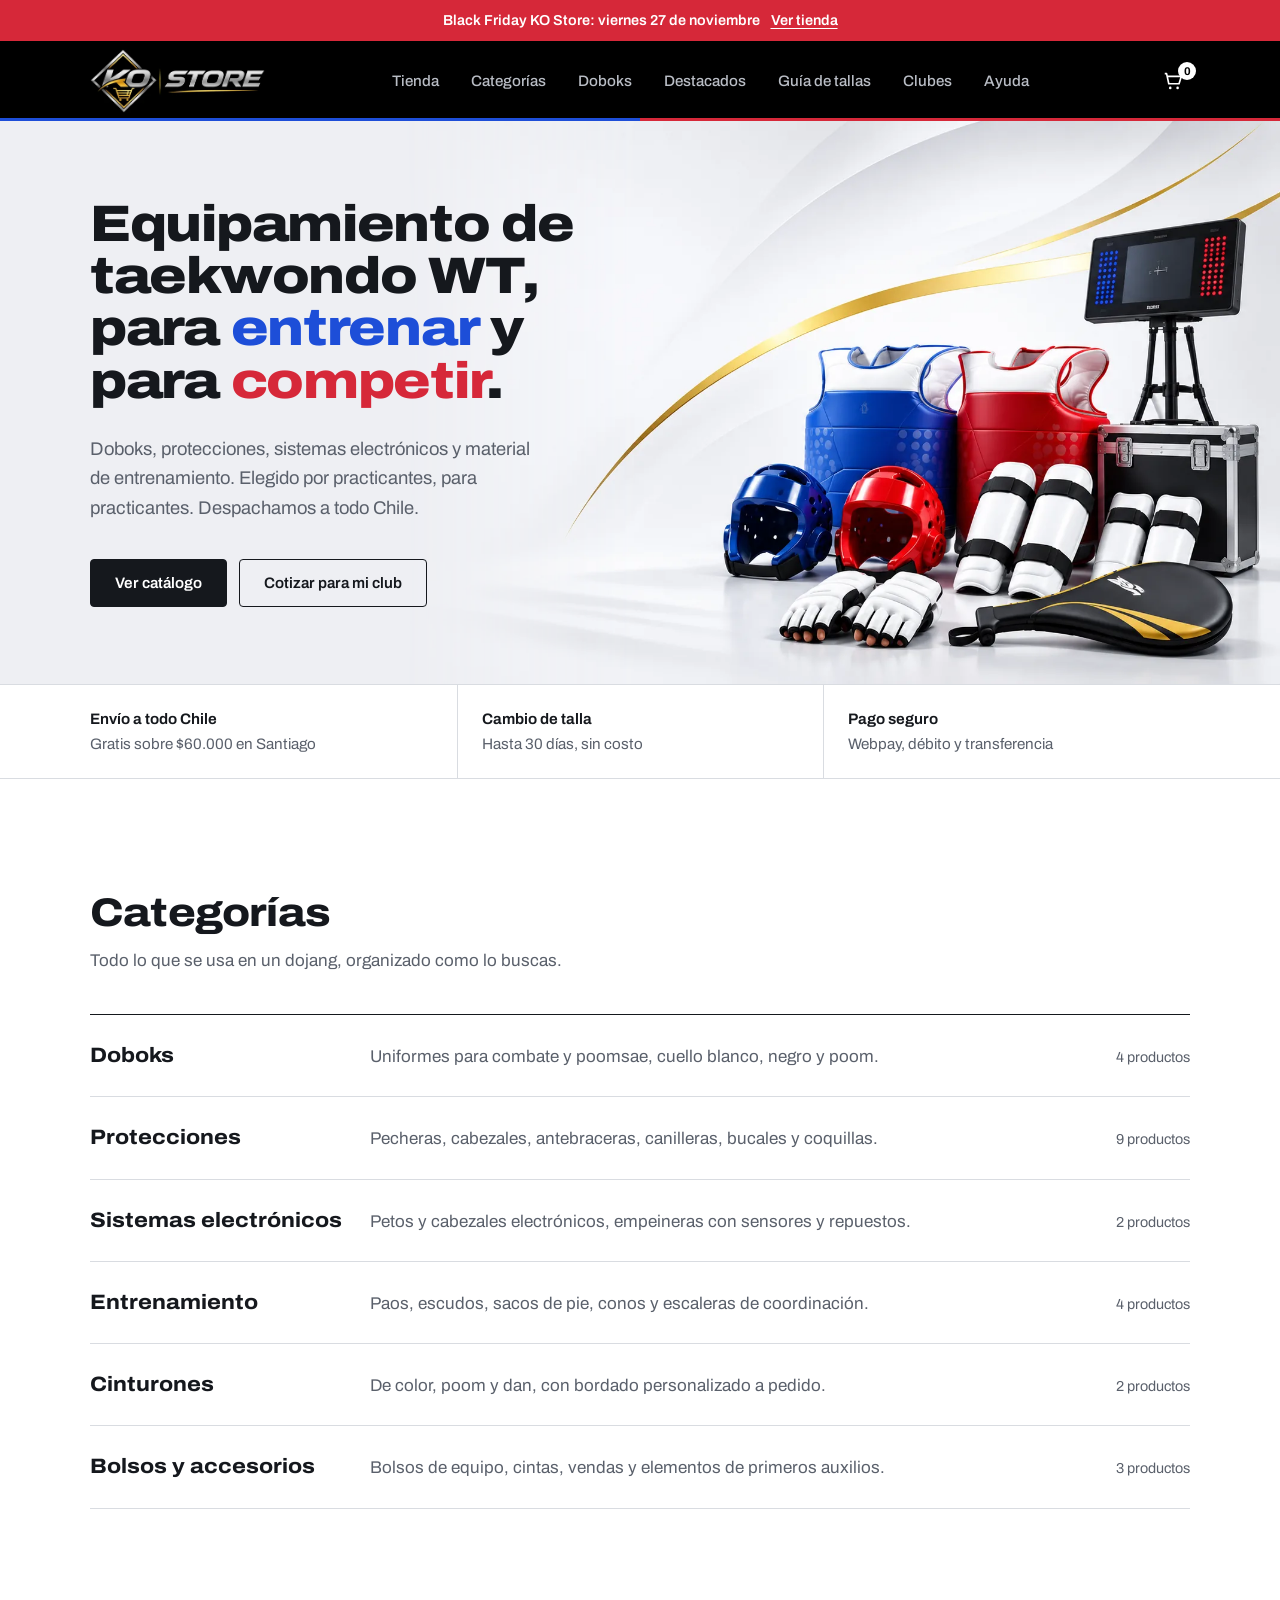
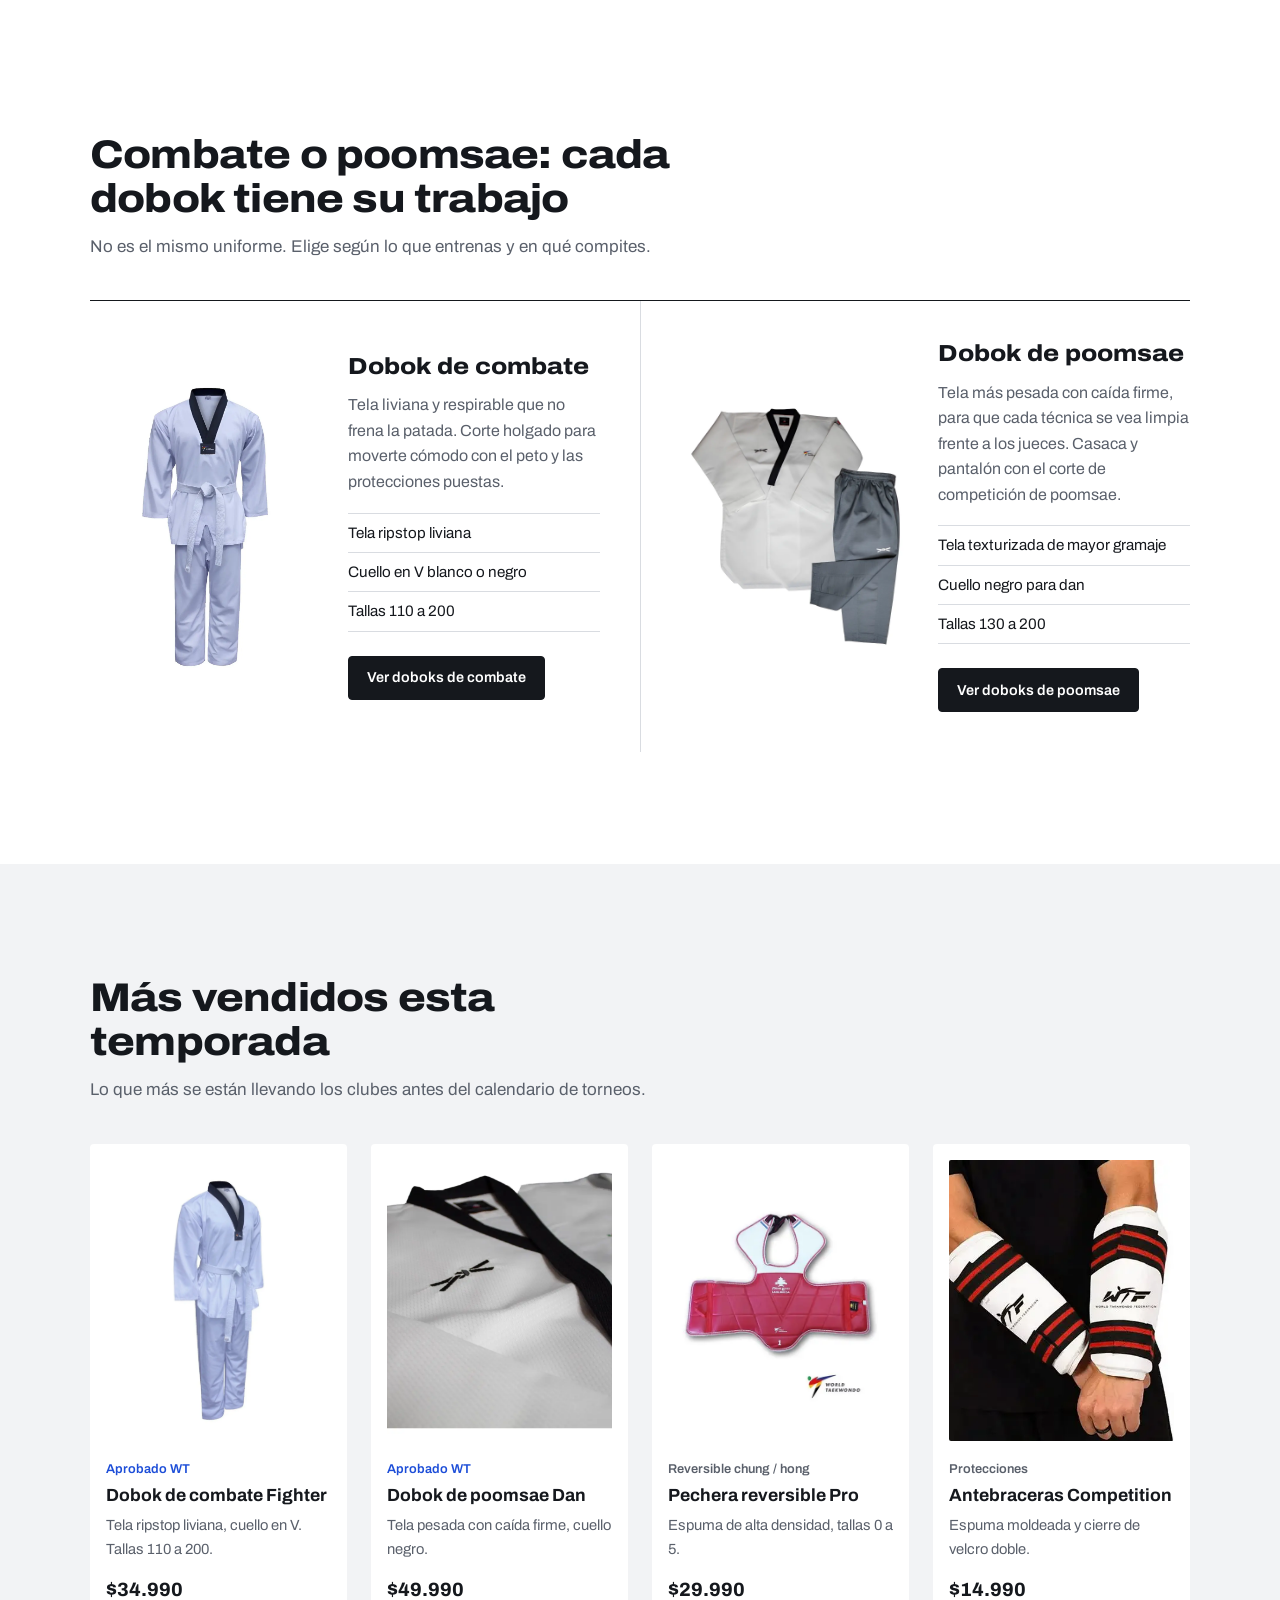
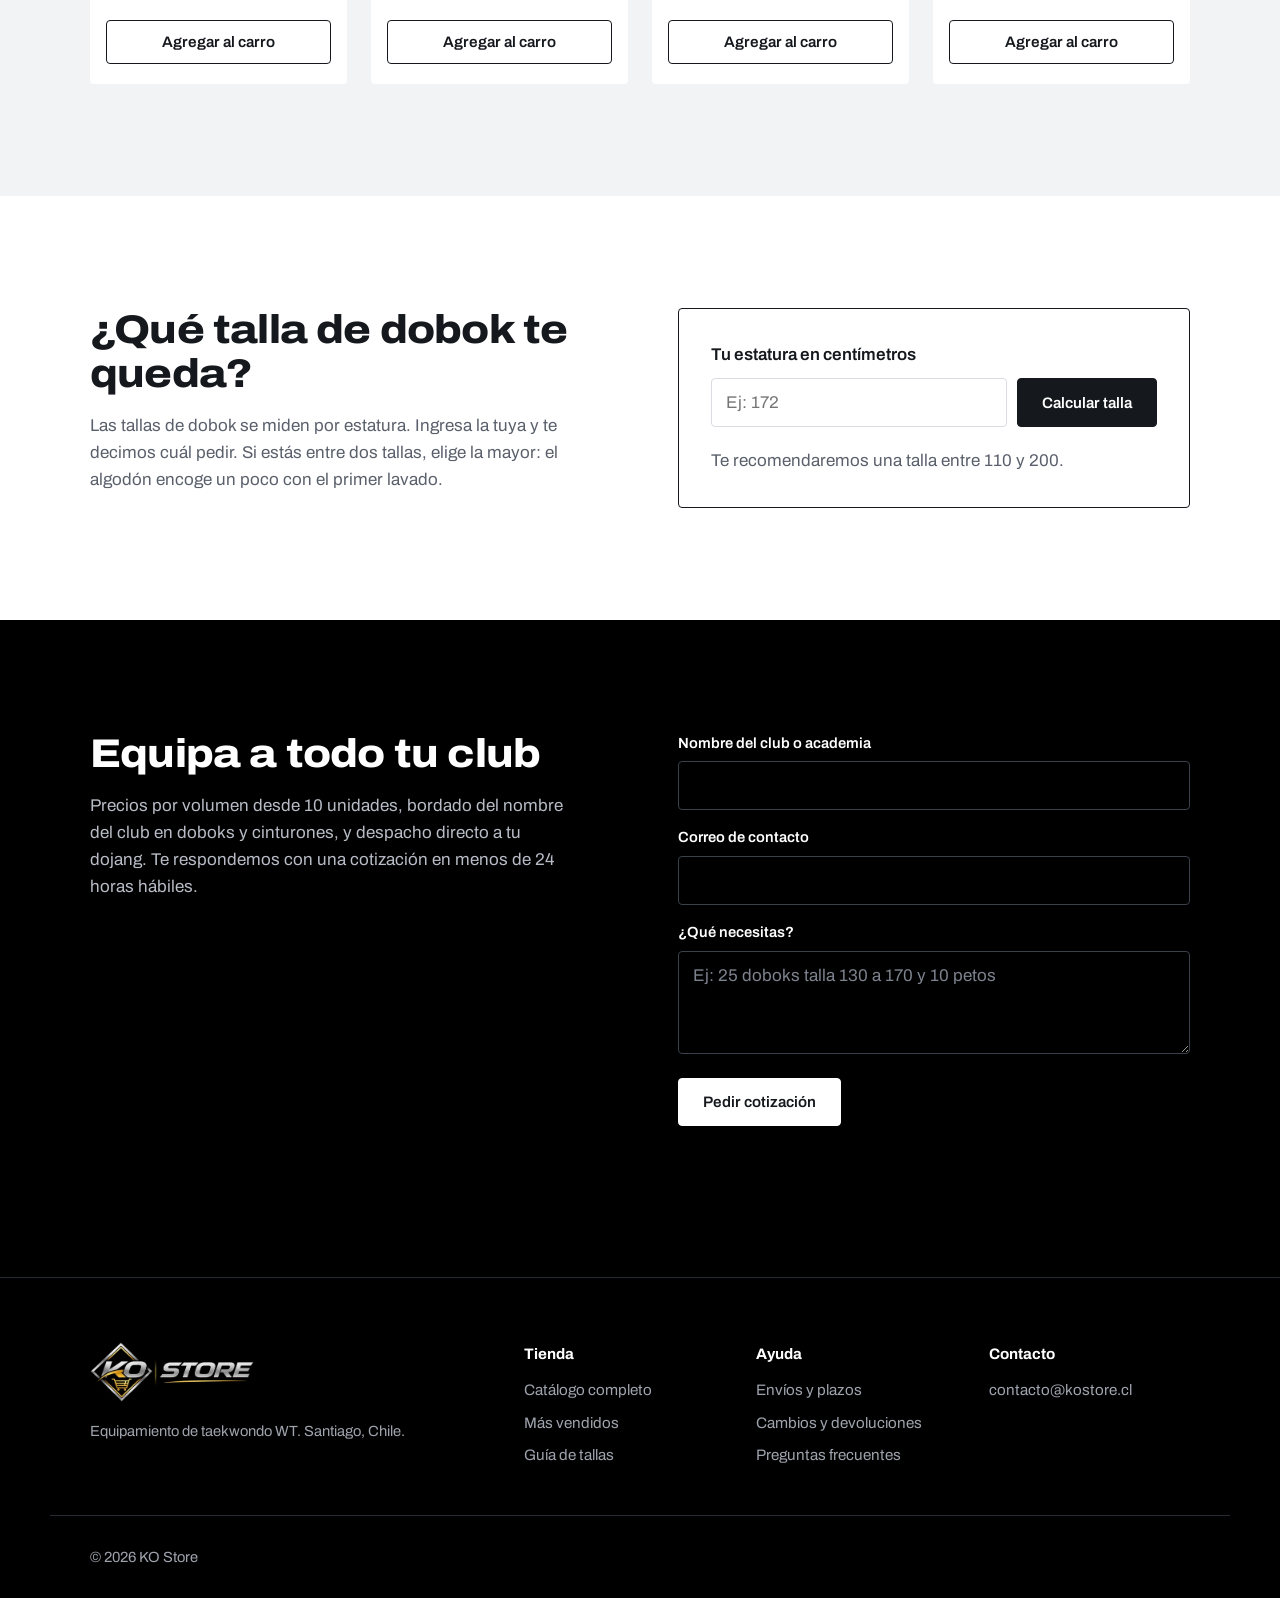
==== commit 75d7b5de: "Mejora conversión: menú móvil, ayuda, pedidos por WhatsApp/correo y etiquetas - Menú móvil con botón" ====
--- a/index.html
+++ b/index.html
@@ -19,14 +19,18 @@
       <a href="#" class="logo" aria-label="KO Store, inicio">
         <img src="recursosgraficos/kostore-web.webp" alt="KO Store" width="131" height="48">
       </a>
-      <nav class="nav" aria-label="Principal">
-        <a href="tienda.html" class="nav-keep">Tienda</a>
+      <nav class="nav" id="nav" aria-label="Principal">
+        <a href="tienda.html">Tienda</a>
         <a href="#categorias">Categorías</a>
         <a href="#doboks">Doboks</a>
         <a href="#destacados">Destacados</a>
         <a href="#tallas">Guía de tallas</a>
         <a href="#clubes">Clubes</a>
-      </nav>
+        <a href="ayuda.html">Ayuda</a>
+      </nav>
+      <button type="button" class="menu-toggle" aria-controls="nav" aria-expanded="false" aria-label="Abrir menú">
+        <svg viewBox="0 0 24 24" width="24" height="24" aria-hidden="true"><path d="M4 7h16M4 12h16M4 17h16" stroke="currentColor" stroke-width="1.8" stroke-linecap="round"/></svg>
+      </button>
       <button type="button" class="cart" aria-label="Abrir carro, 0 productos">
         <svg viewBox="0 0 24 24" width="22" height="22" aria-hidden="true"><path d="M3 4h2l2.4 11h11.2L21 7H6.2" fill="none" stroke="currentColor" stroke-width="1.8" stroke-linejoin="round"/><circle cx="9" cy="19.5" r="1.4" fill="currentColor"/><circle cx="17" cy="19.5" r="1.4" fill="currentColor"/></svg>
         <span class="cart-count">0</span>
@@ -38,7 +42,7 @@
     <section class="hero">
       <div class="wrap hero-grid">
         <div class="hero-copy">
-          <h1>Equipamiento de taekwondo WT, para entrenar y para competir.</h1>
+          <h1>Equipamiento de taekwondo WT, para <span class="chung">entrenar</span> y para <span class="hong">competir</span>.</h1>
           <p class="lead">Doboks, protecciones, sistemas electrónicos y material de entrenamiento. Elegido por practicantes, para practicantes. Despachamos a todo Chile.</p>
           <div class="actions">
             <a href="tienda.html" class="btn btn-primary">Ver catálogo</a>
@@ -161,12 +165,14 @@
             <button class="btn btn-add" type="button" data-id="pechera-pro">Agregar al carro</button>
           </article>
           <article class="product">
-            <div class="ph" role="img" aria-label="Foto del producto: pao doble"><span>Pao</span></div>
-            <p class="tag">Entrenamiento</p>
-            <h3>Pao doble de velocidad</h3>
-            <p class="spec">Sonido seco al impacto, mango reforzado.</p>
-            <p class="price">$12.990</p>
-            <button class="btn btn-add" type="button" data-id="pao-doble">Agregar al carro</button>
+            <div class="ph ph-photo">
+              <img class="cover" src="recursosgraficos/antebrazo.webp" alt="Antebraceras Competition" loading="lazy">
+            </div>
+            <p class="tag">Protecciones</p>
+            <h3>Antebraceras Competition</h3>
+            <p class="spec">Espuma moldeada y cierre de velcro doble.</p>
+            <p class="price">$14.990</p>
+            <button class="btn btn-add" type="button" data-id="antebraceras">Agregar al carro</button>
           </article>
         </div>
       </div>
@@ -231,15 +237,15 @@
       </nav>
       <nav aria-label="Ayuda">
         <h4>Ayuda</h4>
-        <a href="#">Envíos y plazos</a>
-        <a href="#">Cambios y devoluciones</a>
-        <a href="#">Preguntas frecuentes</a>
+        <a href="ayuda.html#envios">Envíos y plazos</a>
+        <a href="ayuda.html#cambios">Cambios y devoluciones</a>
+        <a href="ayuda.html#preguntas">Preguntas frecuentes</a>
       </nav>
       <nav aria-label="Contacto">
         <h4>Contacto</h4>
         <a href="mailto:contacto@kostore.cl">contacto@kostore.cl</a>
-        <a href="#">Instagram</a>
-        <a href="#">WhatsApp</a>
+        <a href="#" data-link="instagram">Instagram</a>
+        <a href="#" data-link="whatsapp">WhatsApp</a>
       </nav>
     </div>
     <div class="wrap footer-bottom">
@@ -247,8 +253,10 @@
     </div>
   </footer>
 
+  <script src="config.js"></script>
   <script src="catalogo.js"></script>
   <script src="cart.js"></script>
+  <script src="comun.js"></script>
   <script src="script.js"></script>
 </body>
 </html>
--- a/styles.css
+++ b/styles.css
@@ -515,9 +515,79 @@
 .drawer-msg.error { color: var(--hong); }
 
 @media (max-width: 760px) {
-  .nav { display: flex; margin-left: auto; }
-  .nav a:not(.nav-keep) { display: none; }
   .toolbar-controls { flex-direction: column; align-items: stretch; }
   .search { max-width: none; flex-basis: auto; }
   .sort select { flex: 1; }
 }
+
+/* =========================================================
+   Aviso, menú móvil, WhatsApp, ayuda y etiquetas
+   ========================================================= */
+/* Franja azul/rojo bajo el header: los colores chung y hong del taekwondo */
+.site-header::after {
+  content: ""; position: absolute; left: 0; right: 0; bottom: 0; height: 3px;
+  background: linear-gradient(to right, var(--chung) 50%, var(--hong) 50%);
+}
+.hero h1 .chung { color: var(--chung); }
+.hero h1 .hong { color: var(--hong); }
+
+.promo-bar { background: var(--hong); color: var(--paper); text-align: center; font-size: .9rem; font-weight: 600; }
+.promo-bar p { padding: 9px 0; }
+.promo-bar a { margin-left: 8px; text-underline-offset: 3px; }
+.promo-bar :focus-visible { outline-color: var(--paper); }
+
+/* Menú móvil: escondido en escritorio */
+.menu-toggle {
+  display: none; margin-left: auto; padding: 6px;
+  background: none; border: 0; color: var(--paper); cursor: pointer;
+}
+@media (max-width: 760px) {
+  .menu-toggle { display: inline-flex; }
+  .header-inner { gap: 12px; }
+  .nav {
+    display: none;
+    position: absolute; top: 100%; left: 0; right: 0;
+    flex-direction: column; gap: 0;
+    background: var(--black); border-top: 1px solid #262A31;
+    padding: 8px var(--gutter) 16px;
+  }
+  .menu-open .nav { display: flex; }
+  .nav a { padding: 14px 0; font-size: 1.05rem; border-bottom: 1px solid #262A31; }
+  .nav a[aria-current="page"] { text-decoration: none; }
+}
+
+/* Botón flotante de WhatsApp */
+.wa-float {
+  position: fixed; right: 20px; bottom: 20px; z-index: 80;
+  width: 56px; height: 56px; border-radius: 50%;
+  display: grid; place-items: center;
+  background: #25D366; color: var(--paper);
+  box-shadow: 0 4px 14px rgba(0,0,0,.25);
+  transition: transform .15s;
+}
+.wa-float:hover { transform: scale(1.06); }
+.drawer-open .wa-float { display: none; }
+
+/* Etiquetas sobre la foto y precio de oferta */
+.ph { position: relative; }
+.badge {
+  position: absolute; top: 10px; left: 10px; z-index: 1;
+  padding: 3px 10px; border-radius: 12px;
+  font-size: .75rem; font-weight: 700; letter-spacing: .02em; text-transform: uppercase;
+  color: var(--paper); background: var(--chung);
+}
+.badge-oferta { background: var(--hong); }
+.price-old { margin-left: 8px; font-weight: 500; font-size: .95rem; color: var(--ink-soft); text-decoration: line-through; }
+.price.on-sale { color: var(--hong); }
+
+/* Página de ayuda */
+.help { padding: clamp(40px, 6vw, 64px) 0; border-top: 1px solid var(--line); }
+.help-grid { display: grid; grid-template-columns: 1fr 2fr; gap: clamp(20px, 5vw, 64px); }
+.help-body { display: grid; gap: 14px; color: var(--ink-soft); max-width: 62ch; }
+.help-body a { color: var(--chung); }
+.faq details { border-bottom: 1px solid var(--line); padding: 4px 0 14px; }
+.faq summary { cursor: pointer; font-weight: 650; color: var(--ink); padding: 10px 0 4px; }
+.faq details p { margin-top: 8px; }
+@media (max-width: 760px) {
+  .help-grid { grid-template-columns: 1fr; }
+}
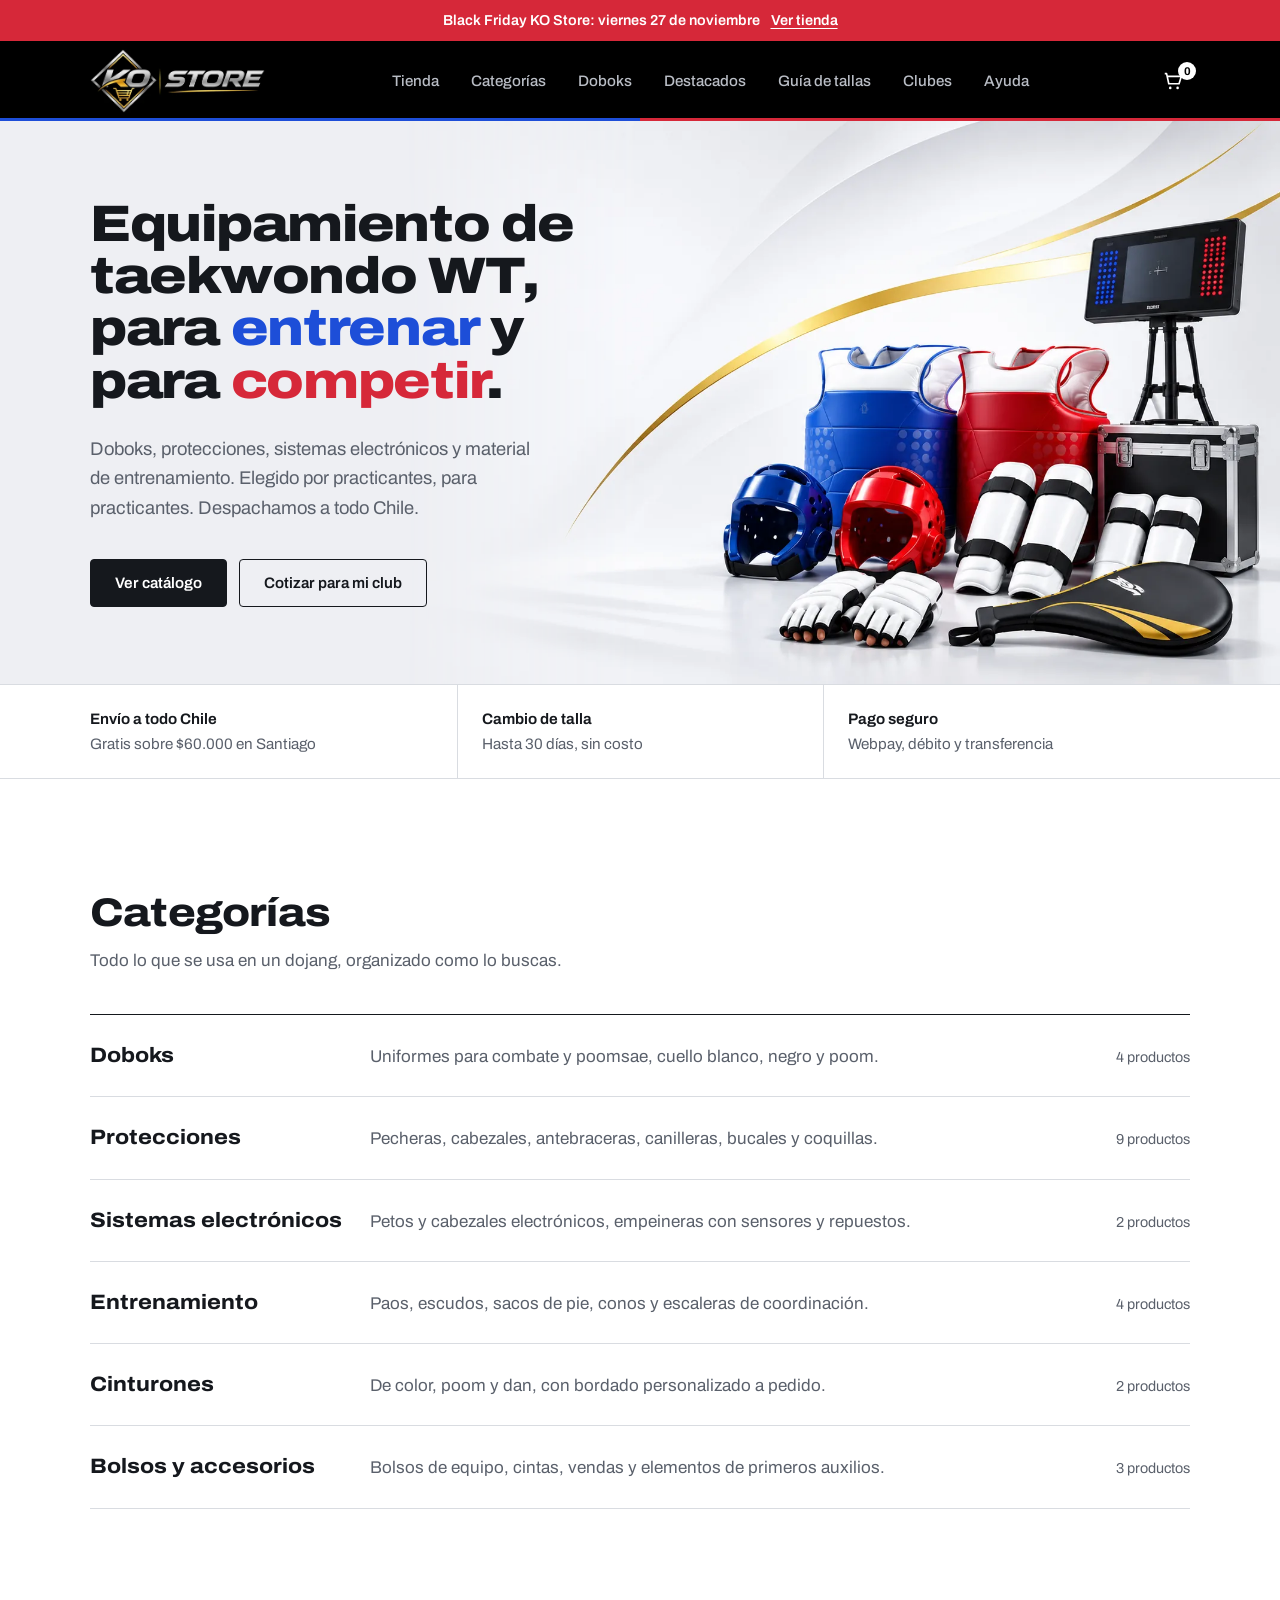
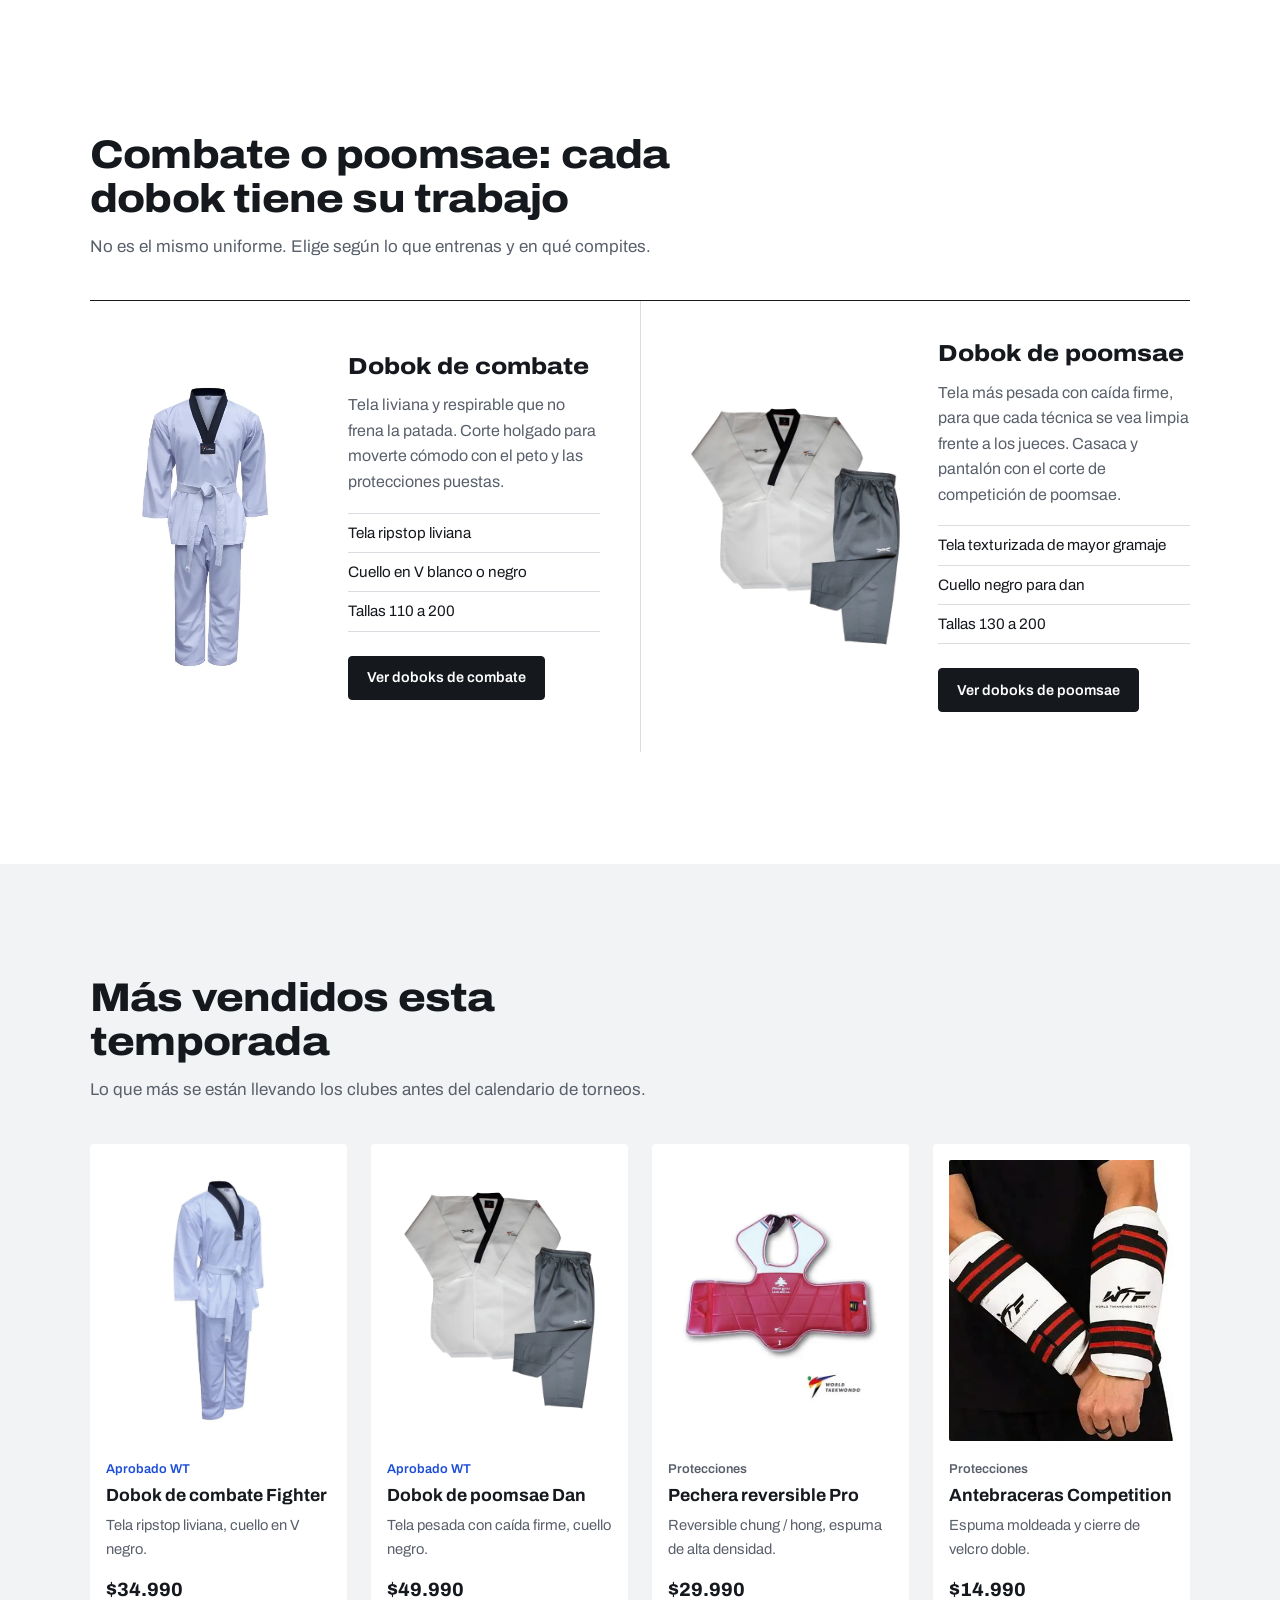
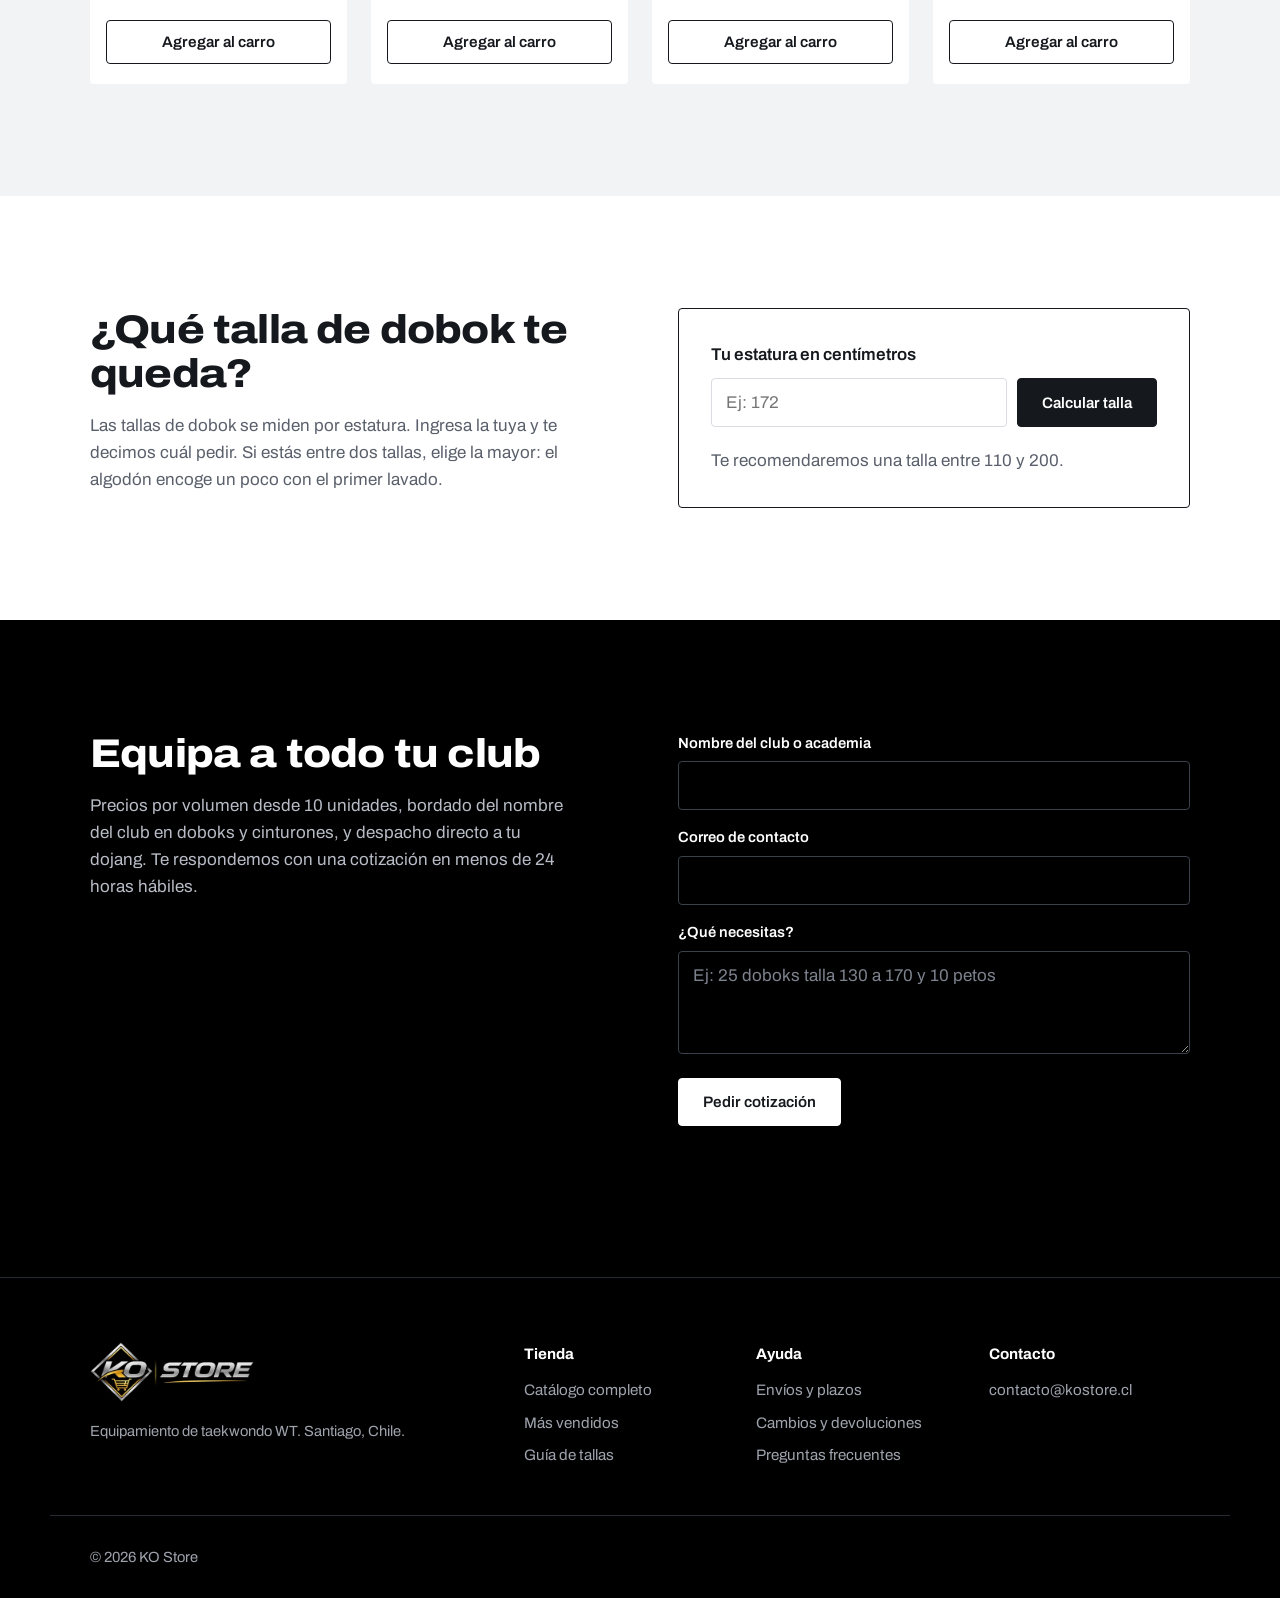
==== commit 57904e0a: "Agrega panel de administración de productos - admin.html: crear, editar, ocultar, destacar y borrar " ====
--- a/index.html
+++ b/index.html
@@ -132,49 +132,7 @@
           <h2>Más vendidos esta temporada</h2>
           <p>Lo que más se están llevando los clubes antes del calendario de torneos.</p>
         </div>
-        <div class="products">
-          <article class="product">
-            <div class="ph ph-photo ph-swap">
-              <img src="recursosgraficos/dobokfighter2.webp" alt="Dobok de combate Fighter, vista lateral" width="487" height="1200" loading="lazy">
-              <img src="recursosgraficos/dobokfighter3.webp" alt="" aria-hidden="true" width="584" height="1200" loading="lazy">
-            </div>
-            <p class="tag tag-wt">Aprobado WT</p>
-            <h3>Dobok de combate Fighter</h3>
-            <p class="spec">Tela ripstop liviana, cuello en V. Tallas 110 a 200.</p>
-            <p class="price">$34.990</p>
-            <button class="btn btn-add" type="button" data-id="dobok-fighter">Agregar al carro</button>
-          </article>
-          <article class="product">
-            <div class="ph ph-photo">
-              <img class="cover" src="recursosgraficos/dobokpoomsae2.webp" alt="Detalle del cuello negro y la tela del dobok de poomsae Dan" width="1080" height="886" loading="lazy">
-            </div>
-            <p class="tag tag-wt">Aprobado WT</p>
-            <h3>Dobok de poomsae Dan</h3>
-            <p class="spec">Tela pesada con caída firme, cuello negro.</p>
-            <p class="price">$49.990</p>
-            <button class="btn btn-add" type="button" data-id="dobok-poomsae-dan">Agregar al carro</button>
-          </article>
-          <article class="product">
-            <div class="ph ph-photo">
-              <img src="recursosgraficos/pechera.webp" alt="Pechera reversible Pro, lado rojo" width="474" height="474" loading="lazy">
-            </div>
-            <p class="tag">Reversible chung / hong</p>
-            <h3>Pechera reversible Pro</h3>
-            <p class="spec">Espuma de alta densidad, tallas 0 a 5.</p>
-            <p class="price">$29.990</p>
-            <button class="btn btn-add" type="button" data-id="pechera-pro">Agregar al carro</button>
-          </article>
-          <article class="product">
-            <div class="ph ph-photo">
-              <img class="cover" src="recursosgraficos/antebrazo.webp" alt="Antebraceras Competition" loading="lazy">
-            </div>
-            <p class="tag">Protecciones</p>
-            <h3>Antebraceras Competition</h3>
-            <p class="spec">Espuma moldeada y cierre de velcro doble.</p>
-            <p class="price">$14.990</p>
-            <button class="btn btn-add" type="button" data-id="antebraceras">Agregar al carro</button>
-          </article>
-        </div>
+        <div class="products" id="destacadosGrid"></div>
       </div>
     </section>
 
@@ -254,9 +212,10 @@
   </footer>
 
   <script src="config.js"></script>
+  <script src="productos.js"></script>
   <script src="catalogo.js"></script>
+  <script src="comun.js"></script>
   <script src="cart.js"></script>
-  <script src="comun.js"></script>
   <script src="script.js"></script>
 </body>
 </html>
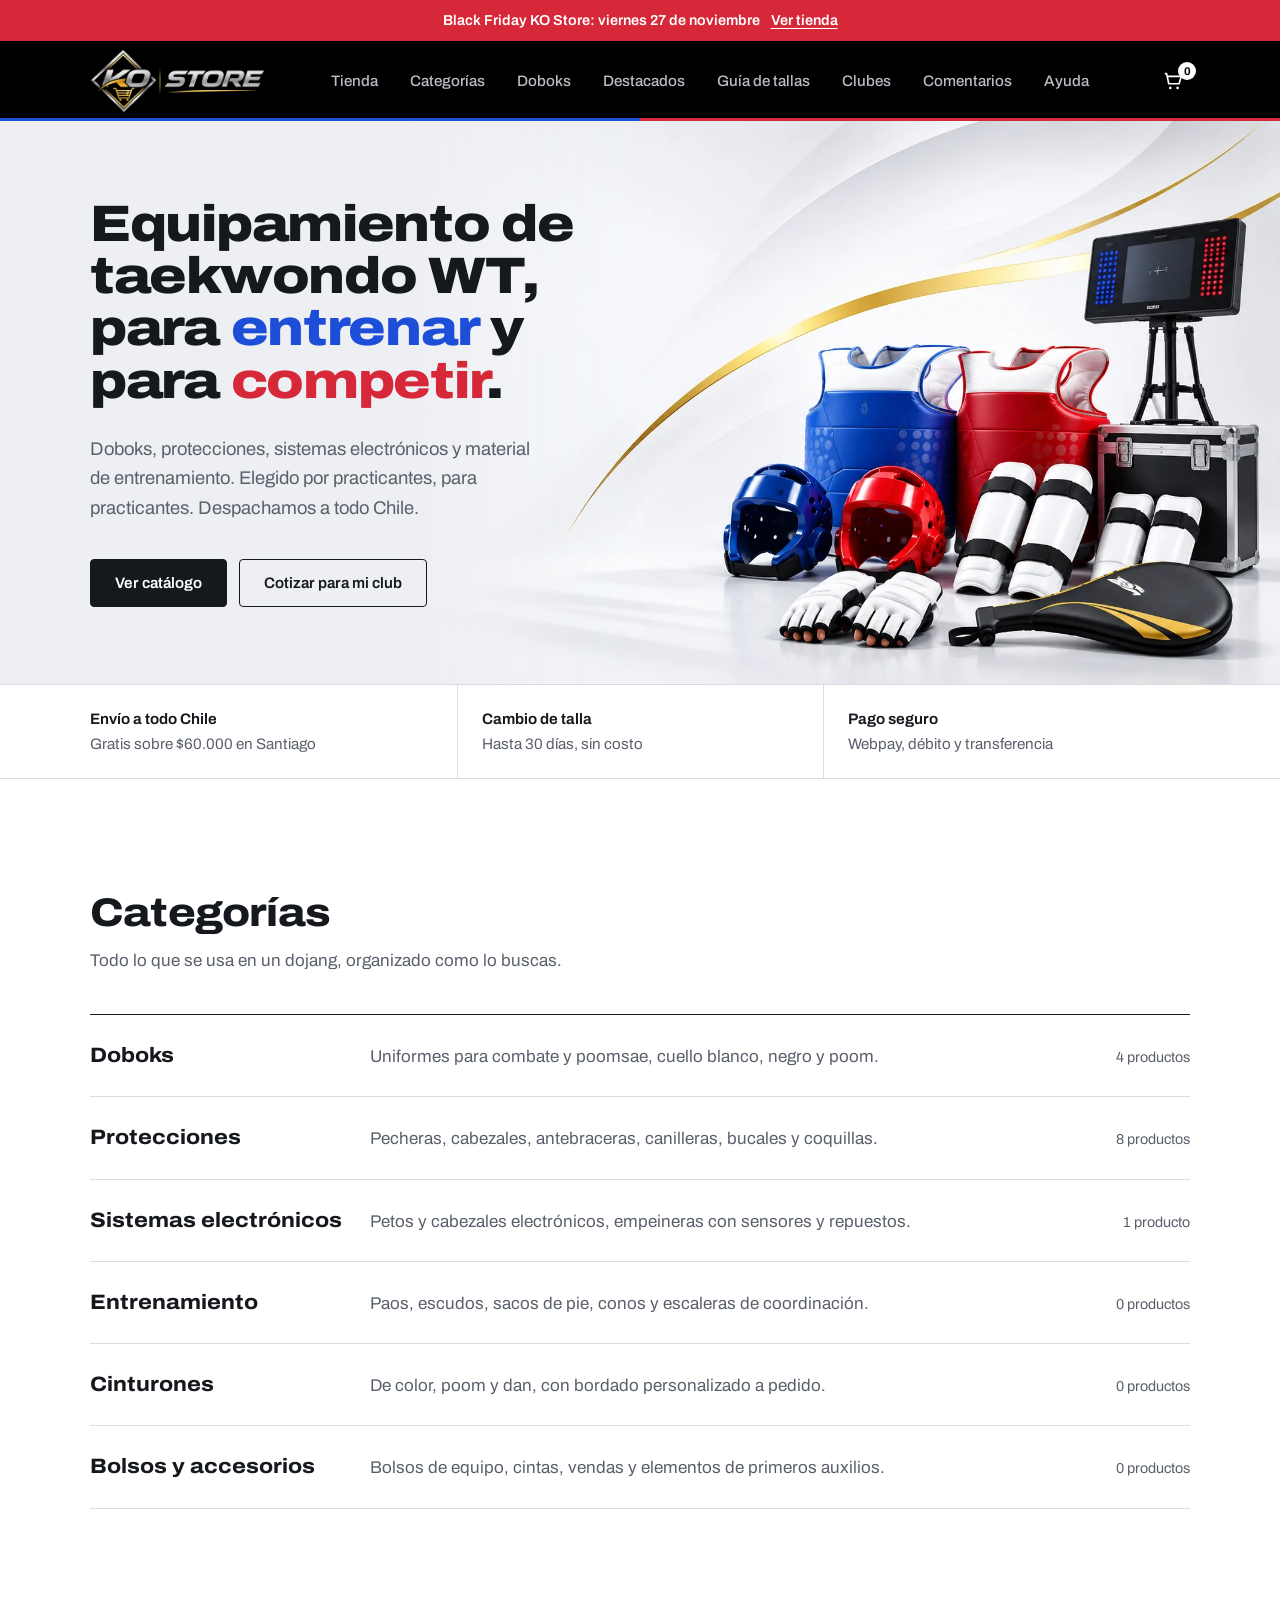
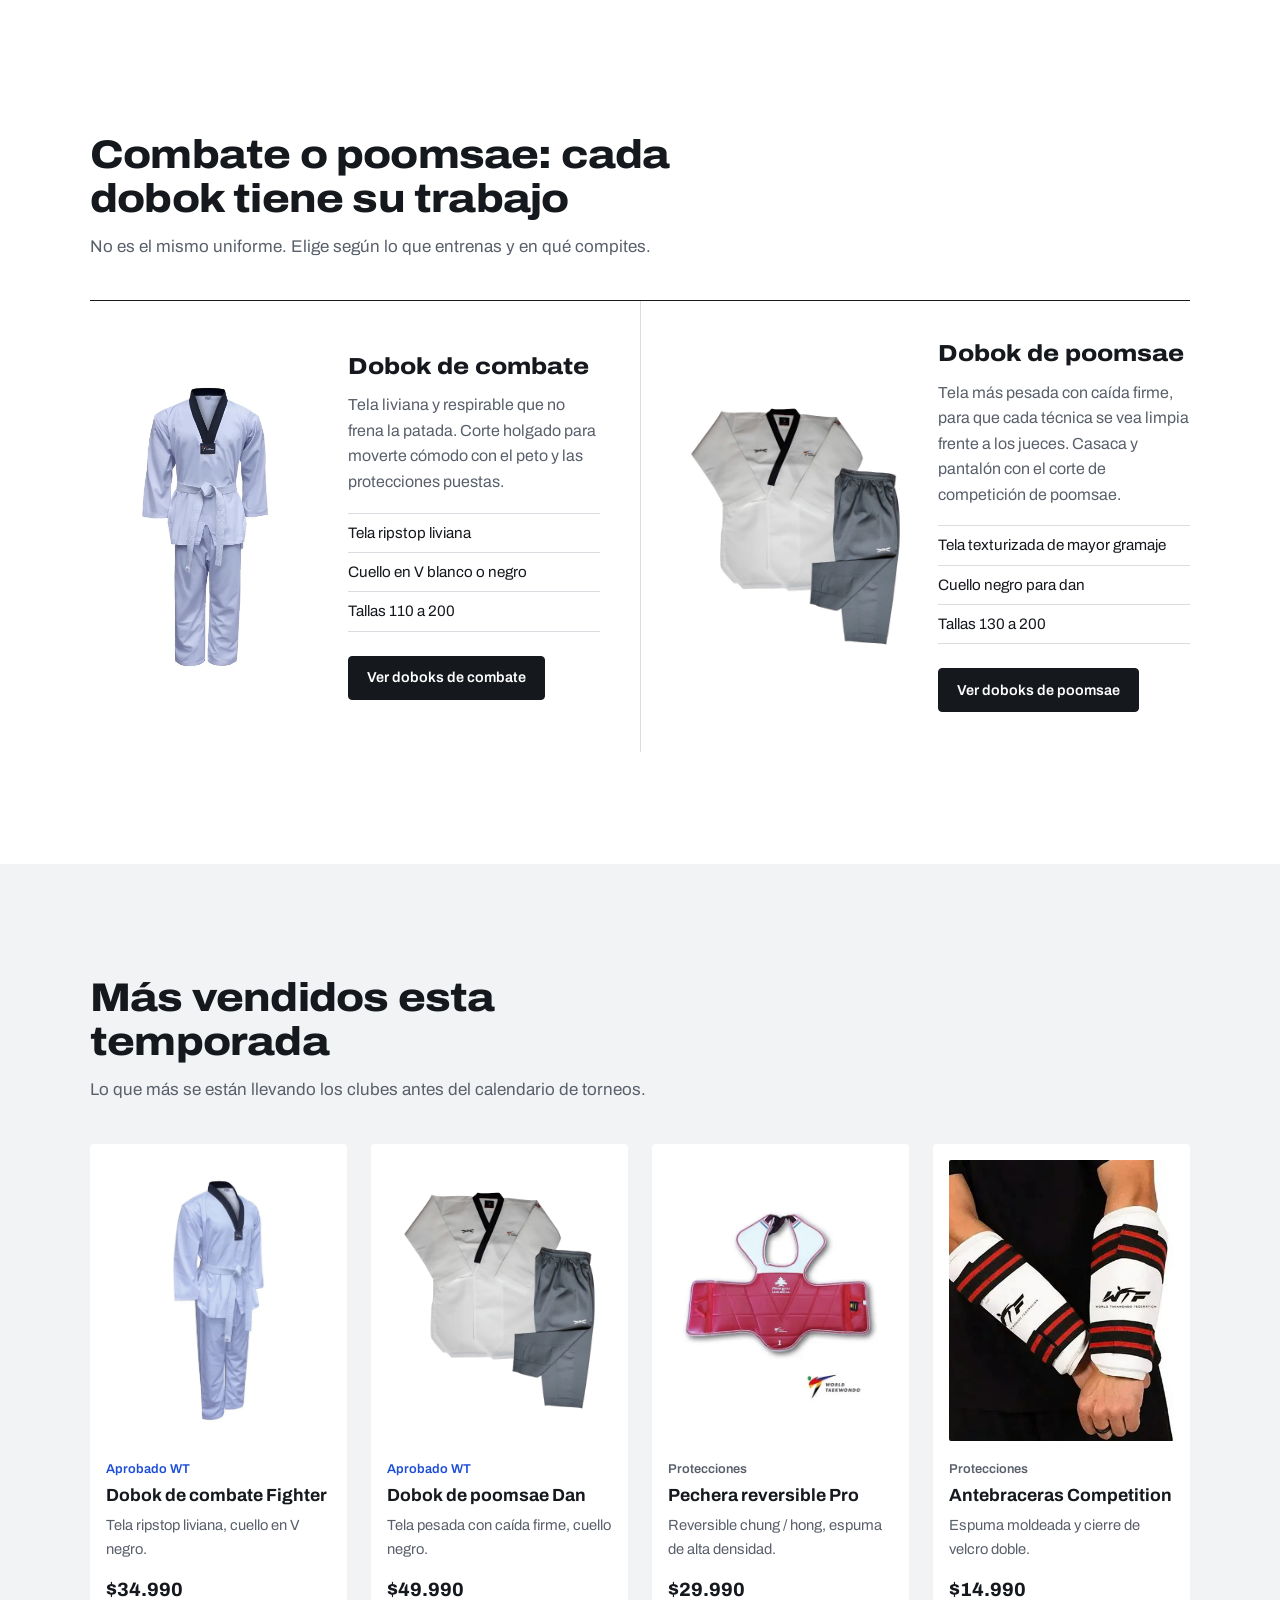
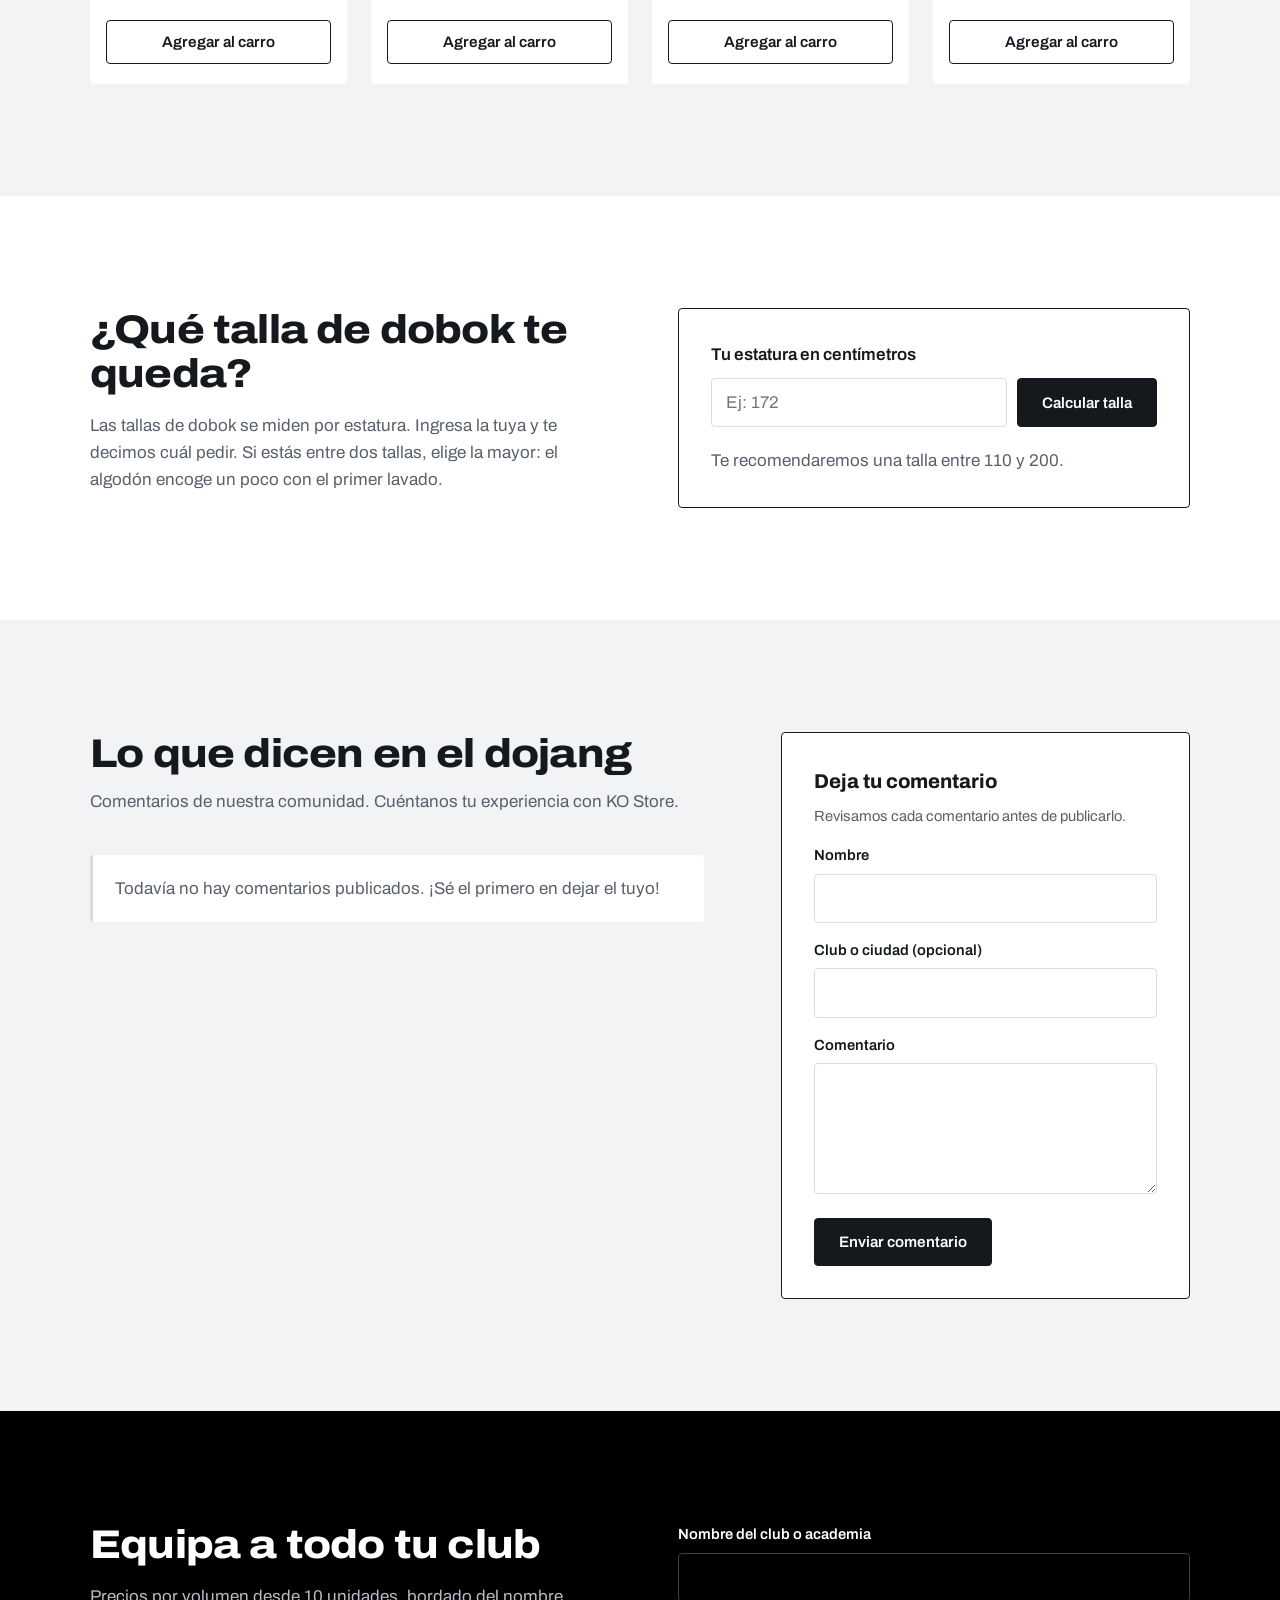
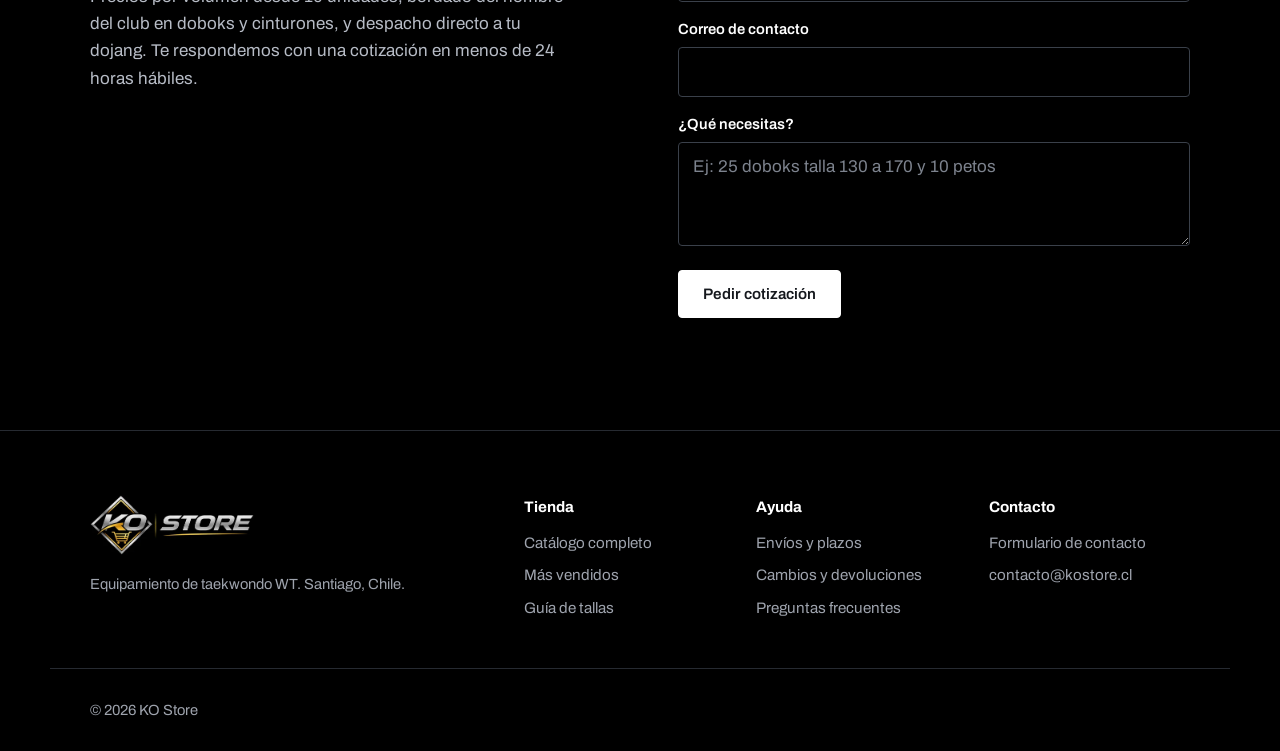
==== commit 82495383: "Agrega formulario de contacto por correo y comentarios con aprobación - Formularios de contacto (ayu" ====
--- a/index.html
+++ b/index.html
@@ -26,6 +26,7 @@
         <a href="#destacados">Destacados</a>
         <a href="#tallas">Guía de tallas</a>
         <a href="#clubes">Clubes</a>
+        <a href="#comentarios">Comentarios</a>
         <a href="ayuda.html">Ayuda</a>
       </nav>
       <button type="button" class="menu-toggle" aria-controls="nav" aria-expanded="false" aria-label="Abrir menú">
@@ -153,24 +154,68 @@
       </div>
     </section>
 
+    <section id="comentarios" class="section section-alt">
+      <div class="wrap reviews">
+        <div>
+          <div class="section-head">
+            <h2>Lo que dicen en el dojang</h2>
+            <p>Comentarios de nuestra comunidad. Cuéntanos tu experiencia con KO Store.</p>
+          </div>
+          <ul class="review-list" id="reviewList"></ul>
+          <button type="button" class="btn btn-ghost" id="reviewMore" hidden>Ver más comentarios</button>
+        </div>
+        <form class="review-form" id="reviewForm" novalidate data-envio="/api/comentarios"
+              data-ok="¡Gracias! Tu comentario quedó pendiente de revisión y aparecerá aquí cuando lo aprobemos.">
+          <h3>Deja tu comentario</h3>
+          <p class="review-note">Revisamos cada comentario antes de publicarlo.</p>
+          <div class="field">
+            <label for="rv-nombre">Nombre</label>
+            <input id="rv-nombre" name="nombre" type="text" autocomplete="given-name" maxlength="60" required>
+          </div>
+          <div class="field">
+            <label for="rv-lugar">Club o ciudad (opcional)</label>
+            <input id="rv-lugar" name="lugar" type="text" maxlength="60">
+          </div>
+          <div class="field">
+            <label for="rv-texto">Comentario</label>
+            <textarea id="rv-texto" name="texto" rows="4" minlength="10" maxlength="600" required
+                      data-error="Escribe un comentario de al menos 10 caracteres."></textarea>
+          </div>
+          <div class="hp" aria-hidden="true">
+            <label for="rv-sitio">Sitio web</label>
+            <input id="rv-sitio" name="sitio" type="text" tabindex="-1" autocomplete="off">
+          </div>
+          <button class="btn btn-primary" type="submit">Enviar comentario</button>
+          <p class="form-msg" aria-live="polite"></p>
+        </form>
+      </div>
+    </section>
+
     <section id="clubes" class="section clubs">
       <div class="wrap clubs-grid">
         <div>
           <h2>Equipa a todo tu club</h2>
           <p>Precios por volumen desde 10 unidades, bordado del nombre del club en doboks y cinturones, y despacho directo a tu dojang. Te respondemos con una cotización en menos de 24 horas hábiles.</p>
         </div>
-        <form class="club-form" id="clubForm" novalidate>
+        <form class="club-form" id="clubForm" novalidate data-envio="/api/contacto"
+              data-ok="¡Listo! Recibimos tu solicitud. Te responderemos a {email} en menos de 24 horas hábiles.">
+          <input type="hidden" name="tipo" value="club">
           <div class="field">
             <label for="club">Nombre del club o academia</label>
-            <input id="club" name="club" type="text" autocomplete="organization" required>
+            <input id="club" name="nombre" type="text" autocomplete="organization" maxlength="100" required>
           </div>
           <div class="field">
             <label for="email">Correo de contacto</label>
-            <input id="email" name="email" type="email" autocomplete="email" required>
+            <input id="email" name="email" type="email" autocomplete="email" maxlength="160" required
+                   data-error="Escribe un correo válido para poder responderte.">
           </div>
           <div class="field">
             <label for="need">¿Qué necesitas?</label>
-            <textarea id="need" name="need" rows="3" placeholder="Ej: 25 doboks talla 130 a 170 y 10 petos"></textarea>
+            <textarea id="need" name="mensaje" rows="3" maxlength="3000" placeholder="Ej: 25 doboks talla 130 a 170 y 10 petos"></textarea>
+          </div>
+          <div class="hp" aria-hidden="true">
+            <label for="club-sitio">Sitio web</label>
+            <input id="club-sitio" name="sitio" type="text" tabindex="-1" autocomplete="off">
           </div>
           <button class="btn btn-light" type="submit">Pedir cotización</button>
           <p class="form-msg" id="clubMsg" aria-live="polite"></p>
@@ -201,6 +246,7 @@
       </nav>
       <nav aria-label="Contacto">
         <h4>Contacto</h4>
+        <a href="ayuda.html#contacto">Formulario de contacto</a>
         <a href="mailto:contacto@kostore.cl">contacto@kostore.cl</a>
         <a href="#" data-link="instagram">Instagram</a>
         <a href="#" data-link="whatsapp">WhatsApp</a>
@@ -213,6 +259,7 @@
 
   <script src="config.js"></script>
   <script src="productos.js"></script>
+  <script src="comentarios.js"></script>
   <script src="catalogo.js"></script>
   <script src="comun.js"></script>
   <script src="cart.js"></script>
--- a/styles.css
+++ b/styles.css
@@ -244,6 +244,23 @@
 .ph-swap img + img { opacity: 0; }
 .product:hover .ph-swap img:first-child { opacity: 0; }
 .product:hover .ph-swap img + img { opacity: 1; }
+/* Galería (3 o más fotos) */
+.ph-gallery img { position: absolute; inset: 0; opacity: 0; transition: opacity .3s; }
+.ph-gallery img.is-on { opacity: 1; }
+.ph-nav {
+  position: absolute; top: 50%; z-index: 2; transform: translateY(-50%);
+  width: 34px; height: 34px; border-radius: 50%; border: 0;
+  display: grid; place-items: center; cursor: pointer;
+  color: var(--ink); background: rgba(255, 255, 255, .9); box-shadow: 0 1px 4px rgba(0, 0, 0, .15);
+  opacity: 0; transition: opacity .2s;
+}
+.ph-prev { left: 8px; }
+.ph-next { right: 8px; }
+.product:hover .ph-nav, .ph-nav:focus-visible { opacity: 1; }
+@media (hover: none) { .ph-nav { opacity: 1; } }
+.ph-dots { position: absolute; bottom: 10px; left: 0; right: 0; z-index: 2; display: flex; justify-content: center; gap: 5px; }
+.ph-dots i { width: 6px; height: 6px; border-radius: 50%; background: rgba(0, 0, 0, .2); }
+.ph-dots i.is-on { background: var(--ink); }
 
 /* ---------- Combate / poomsae ---------- */
 .dobok-split {
@@ -591,3 +608,45 @@
 @media (max-width: 760px) {
   .help-grid { grid-template-columns: 1fr; }
 }
+
+/* ---------- Formularios que envían a /api ---------- */
+/* Campo trampa para bots: fuera de la vista y del lector de pantalla */
+.hp { position: absolute; left: -9999px; width: 1px; height: 1px; overflow: hidden; }
+.form-msg:empty { display: none; }
+.btn[hidden] { display: none; }
+button[type="submit"]:disabled { opacity: .6; cursor: wait; }
+.contact-form, .review-form { display: grid; gap: 16px; max-width: 62ch; }
+.contact-form .btn, .review-form .btn { justify-self: start; }
+.contact-form .form-msg.error, .review-form .form-msg.error { color: var(--hong); }
+.row-fields { display: grid; grid-template-columns: 1fr 1fr; gap: 16px; }
+.help-lead { margin-top: 12px; color: var(--ink-soft); max-width: 40ch; }
+
+/* ---------- Comentarios ---------- */
+.reviews {
+  display: grid; grid-template-columns: 3fr 2fr;
+  gap: clamp(32px, 6vw, 80px); align-items: start;
+}
+.review-list { list-style: none; margin: 0 0 24px; padding: 0; display: grid; gap: 16px; }
+.review {
+  background: var(--paper);
+  border-left: 3px solid var(--chung);
+  border-radius: var(--radius);
+  padding: 20px 22px;
+}
+.review:nth-child(even) { border-left-color: var(--hong); }
+.review blockquote { margin: 0; font-size: 1.05rem; line-height: 1.55; white-space: pre-line; overflow-wrap: anywhere; }
+.review-meta { margin-top: 12px; font-size: .9rem; color: var(--ink-soft); }
+.review-meta strong { color: var(--ink); font-weight: 650; }
+.review-empty { border-left-color: var(--line); color: var(--ink-soft); }
+.review-form {
+  background: var(--paper);
+  border: 1.5px solid var(--ink);
+  border-radius: var(--radius);
+  padding: clamp(20px, 3vw, 32px);
+}
+.review-form h3 { font-size: 1.25rem; font-weight: 750; }
+.review-note { margin-top: -8px; color: var(--ink-soft); font-size: .92rem; }
+
+@media (max-width: 760px) {
+  .reviews, .row-fields { grid-template-columns: 1fr; }
+}
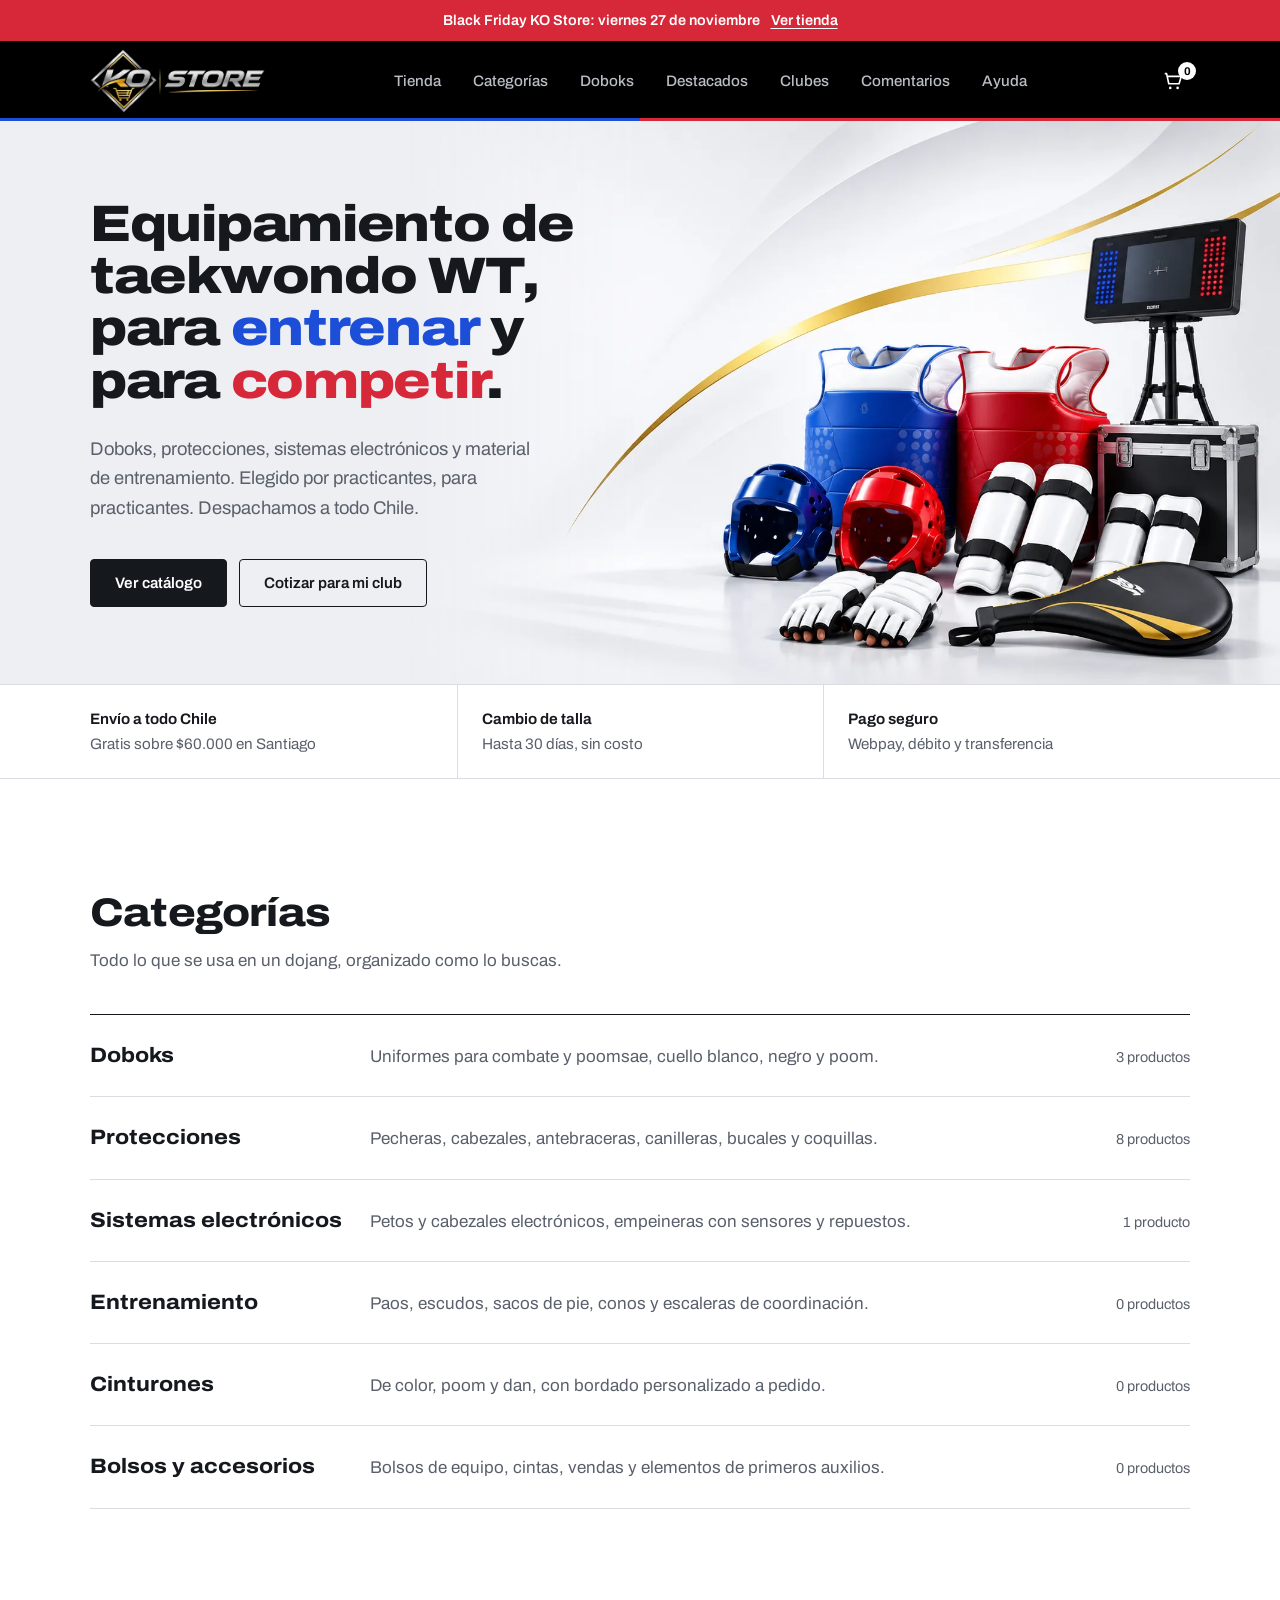
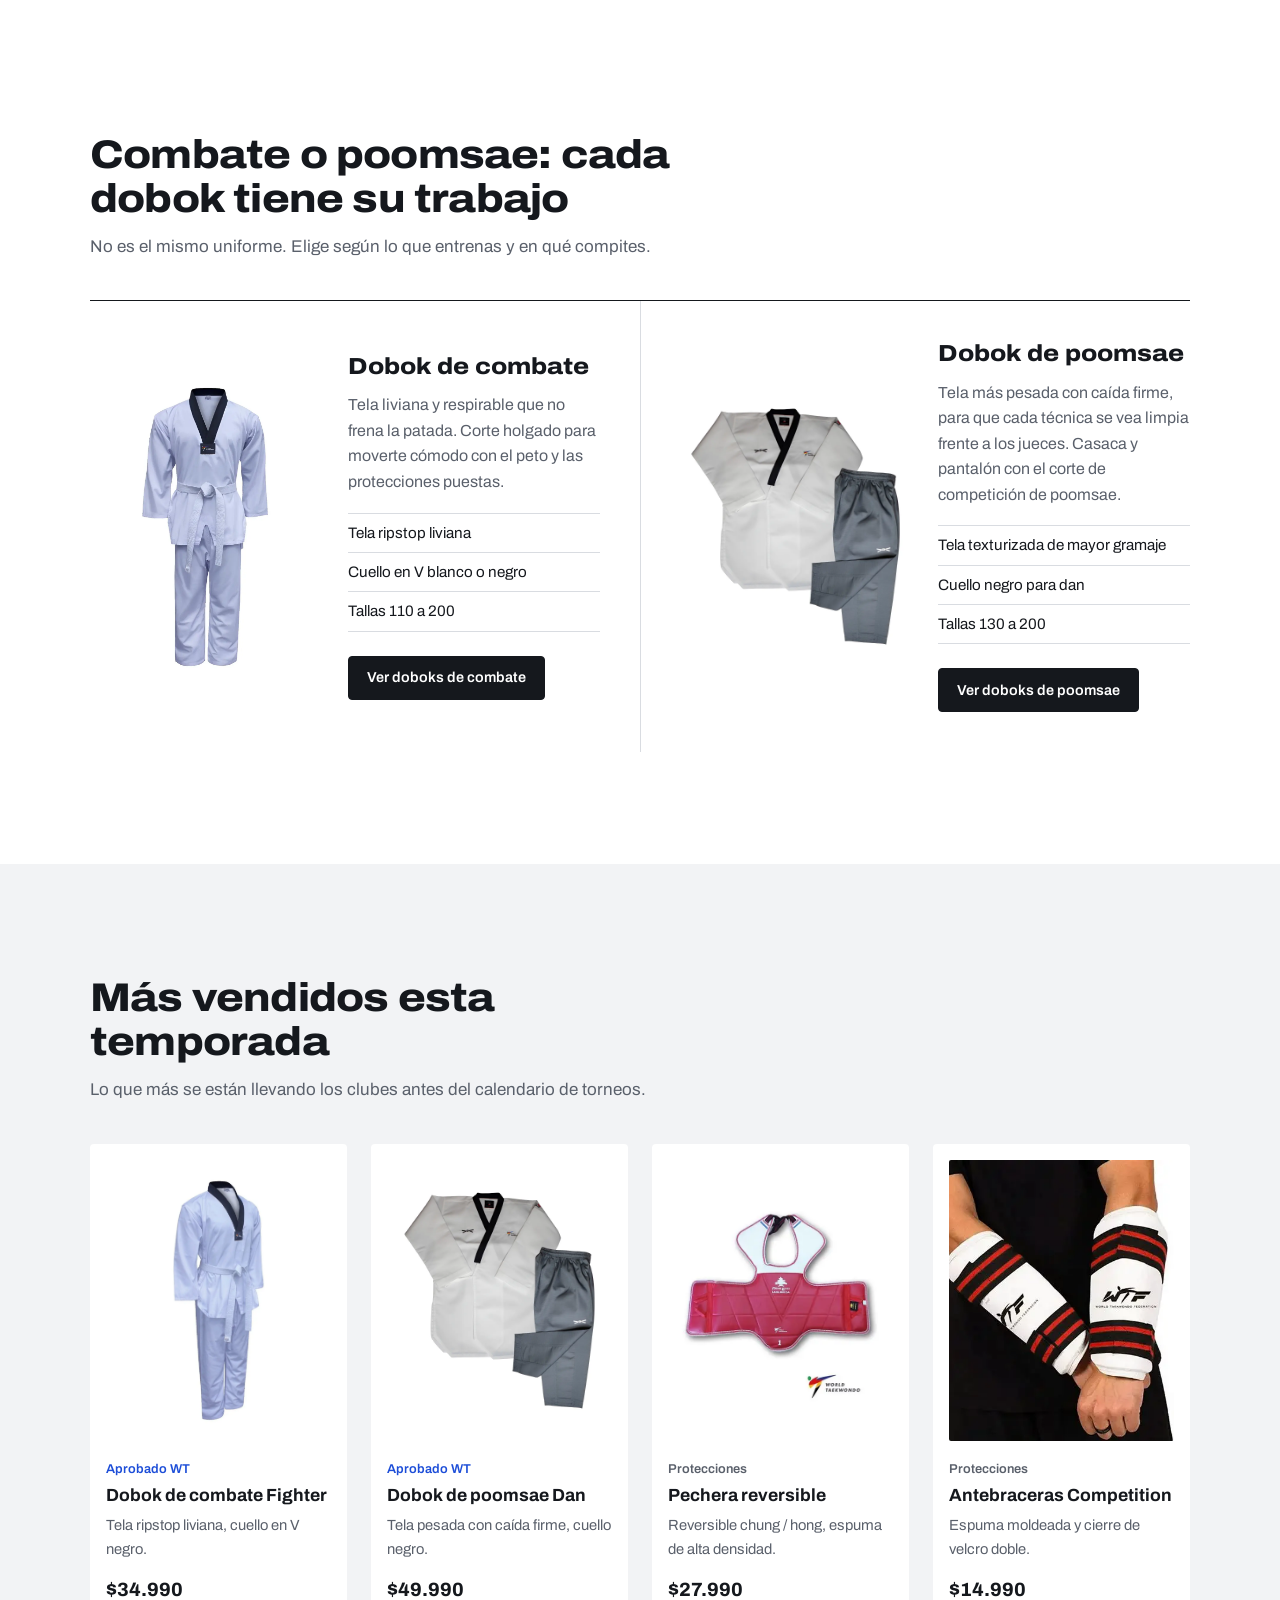
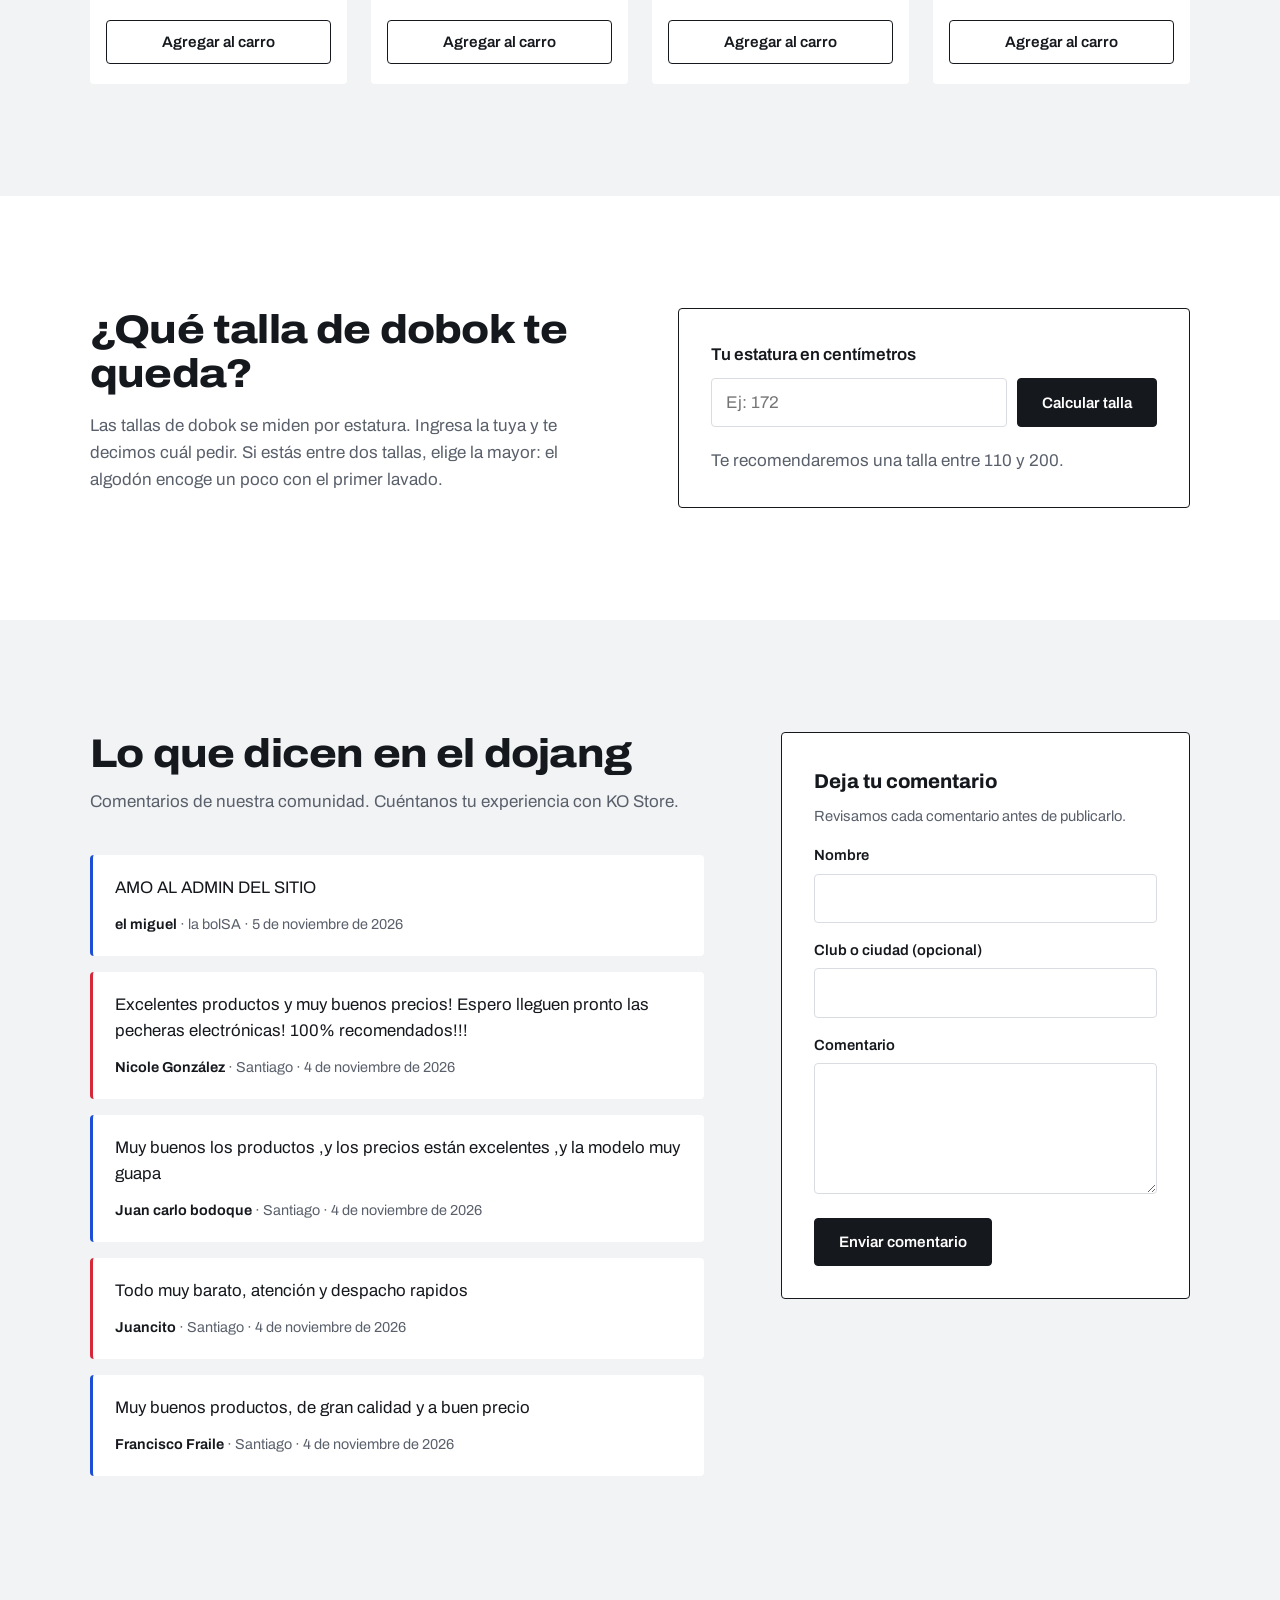
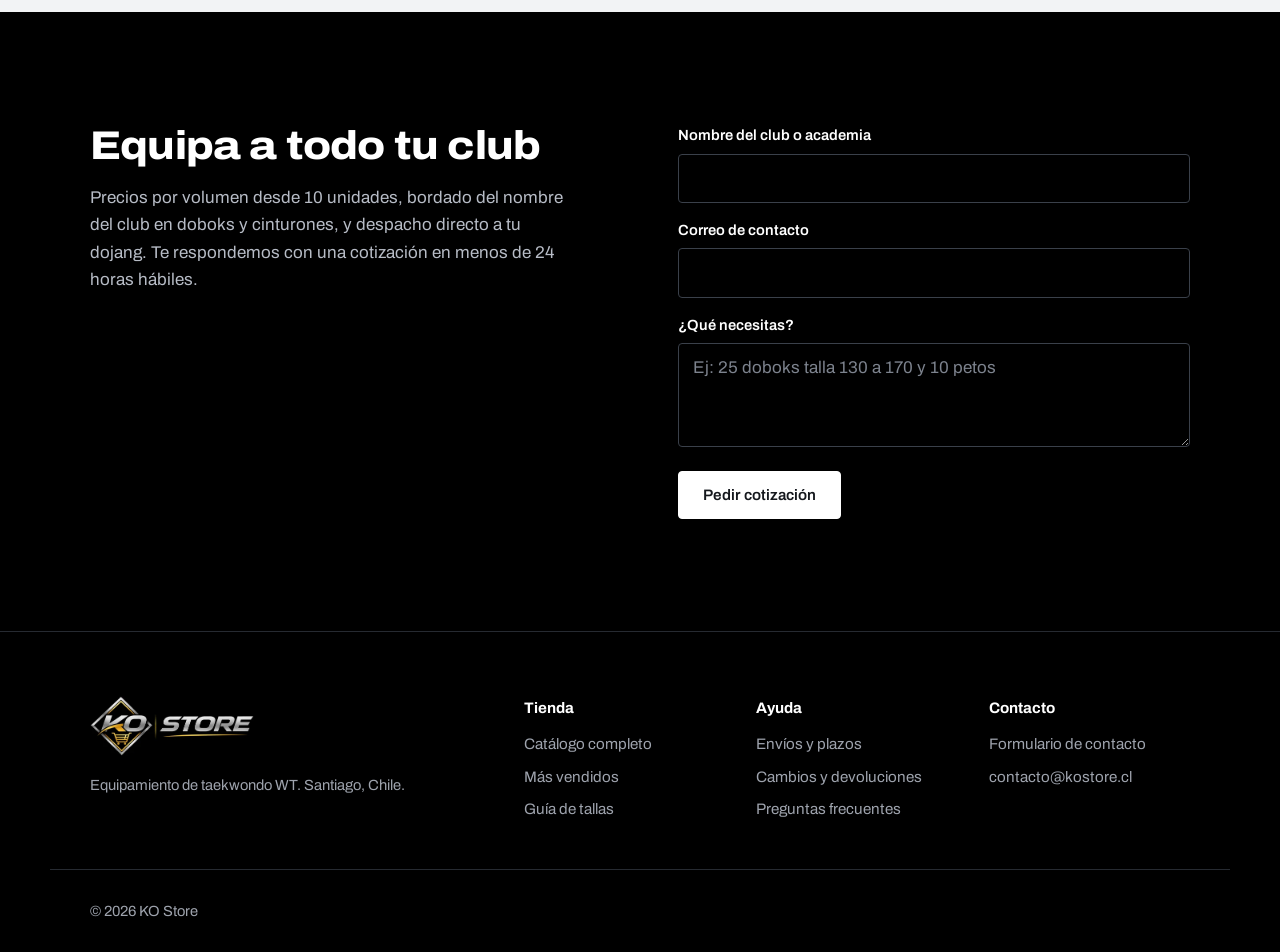
==== commit cc2dd919: "Quita Guía de tallas del menú principal Co-Authored-By: Claude Opus 5.5 <noreply@anthropic.com> Clau" ====
--- a/index.html
+++ b/index.html
@@ -24,7 +24,6 @@
         <a href="#categorias">Categorías</a>
         <a href="#doboks">Doboks</a>
         <a href="#destacados">Destacados</a>
-        <a href="#tallas">Guía de tallas</a>
         <a href="#clubes">Clubes</a>
         <a href="#comentarios">Comentarios</a>
         <a href="ayuda.html">Ayuda</a>
